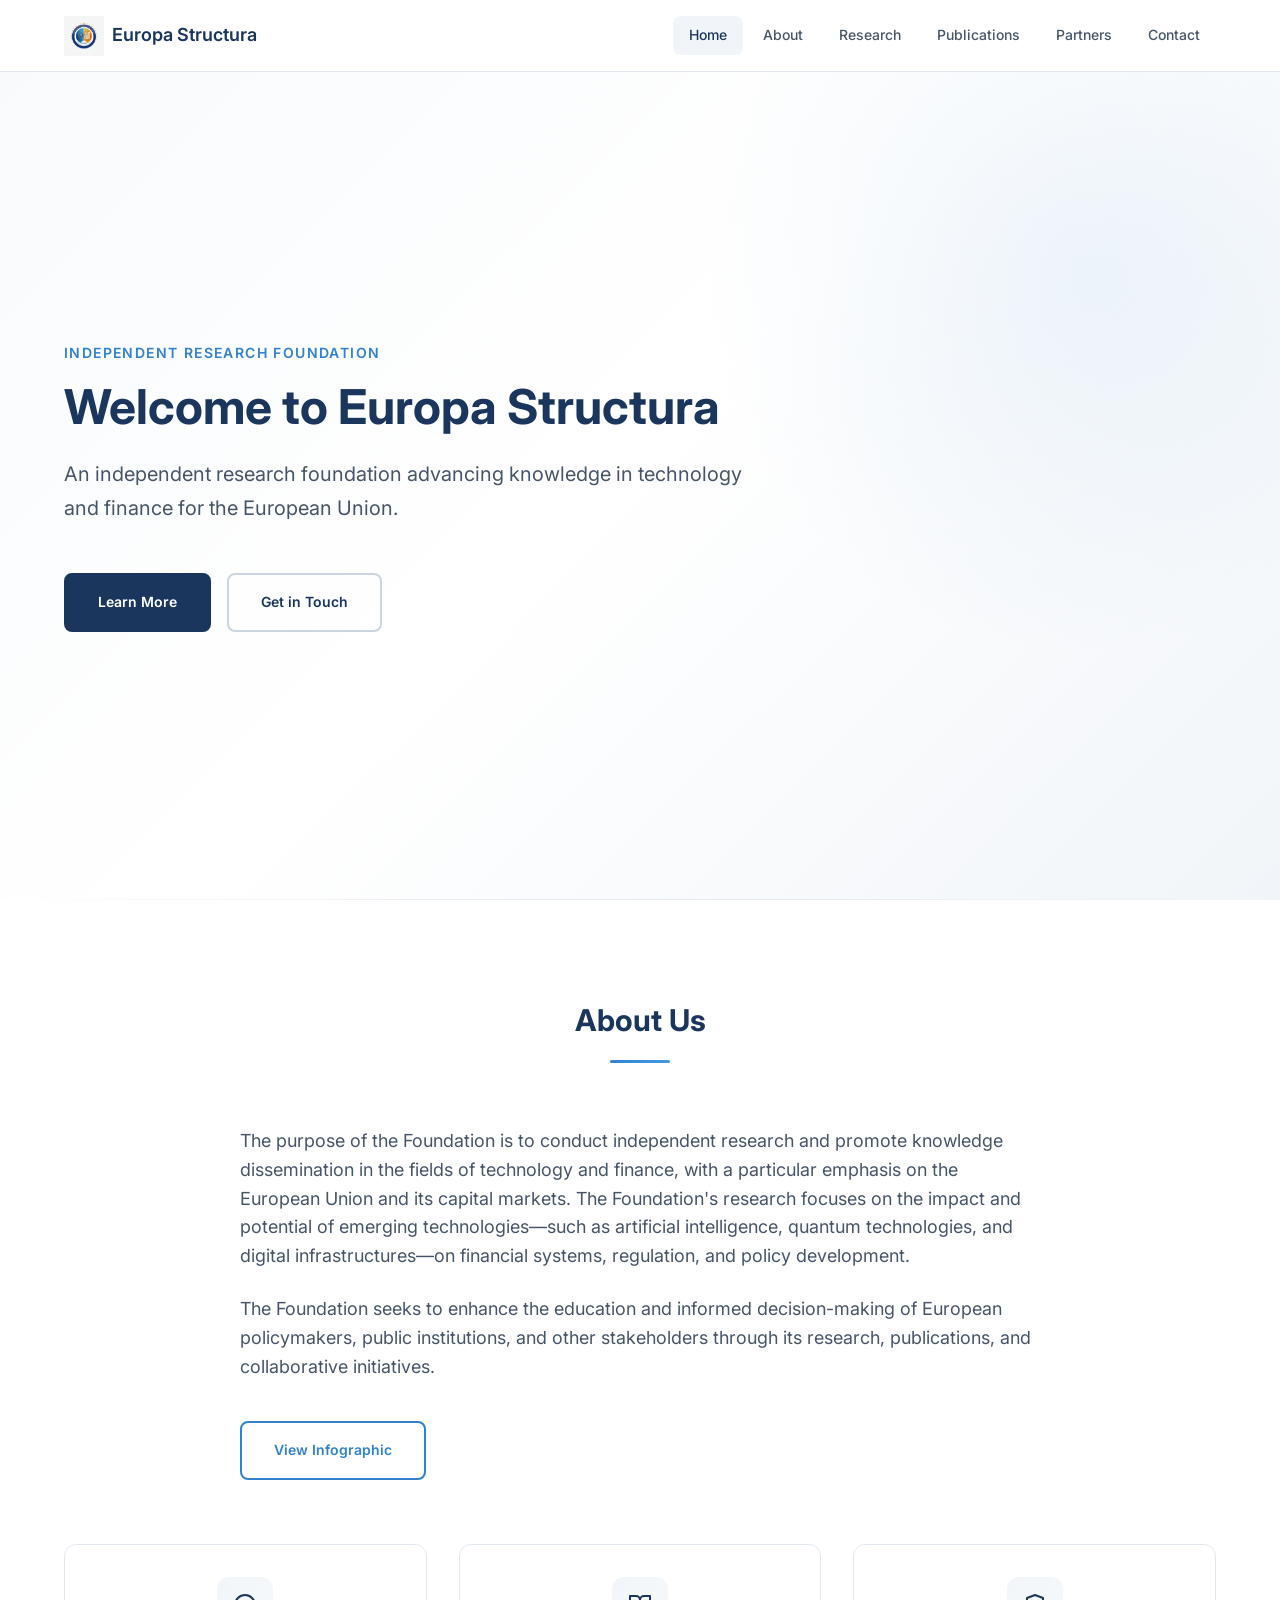
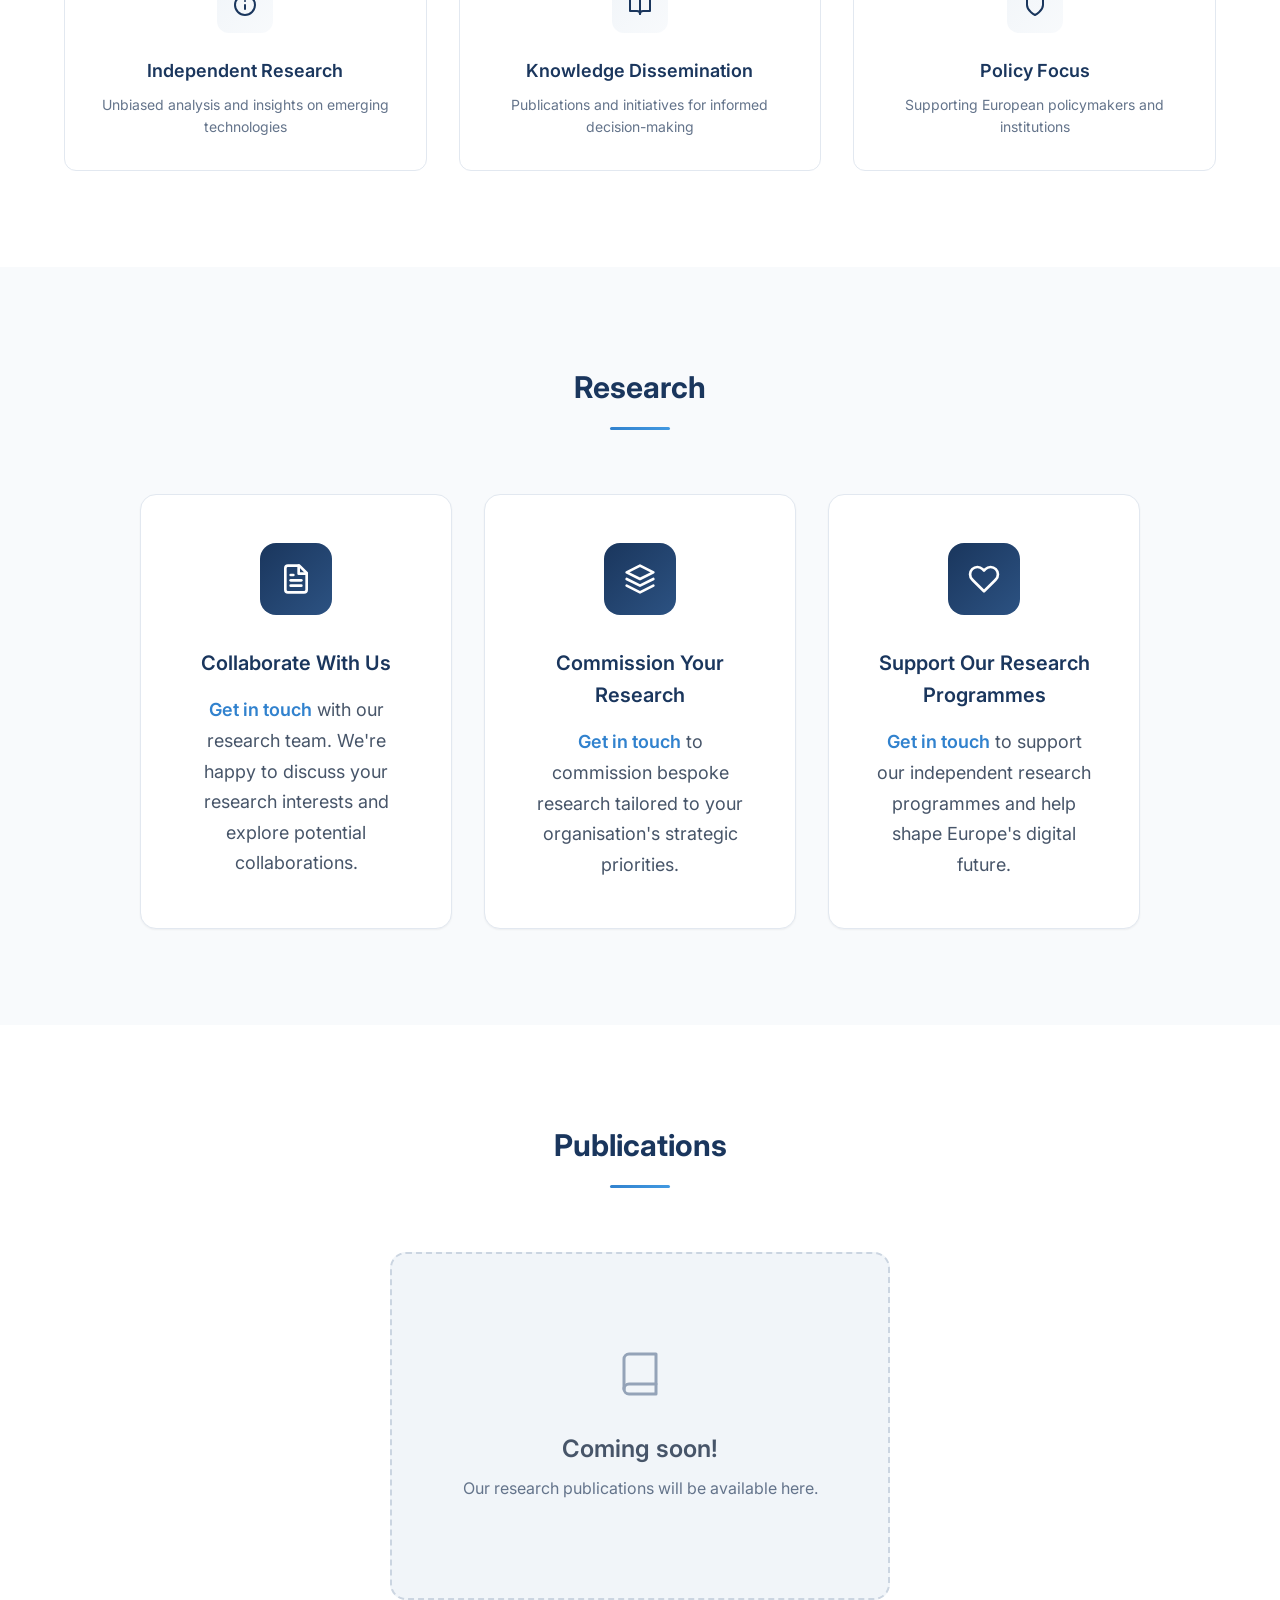
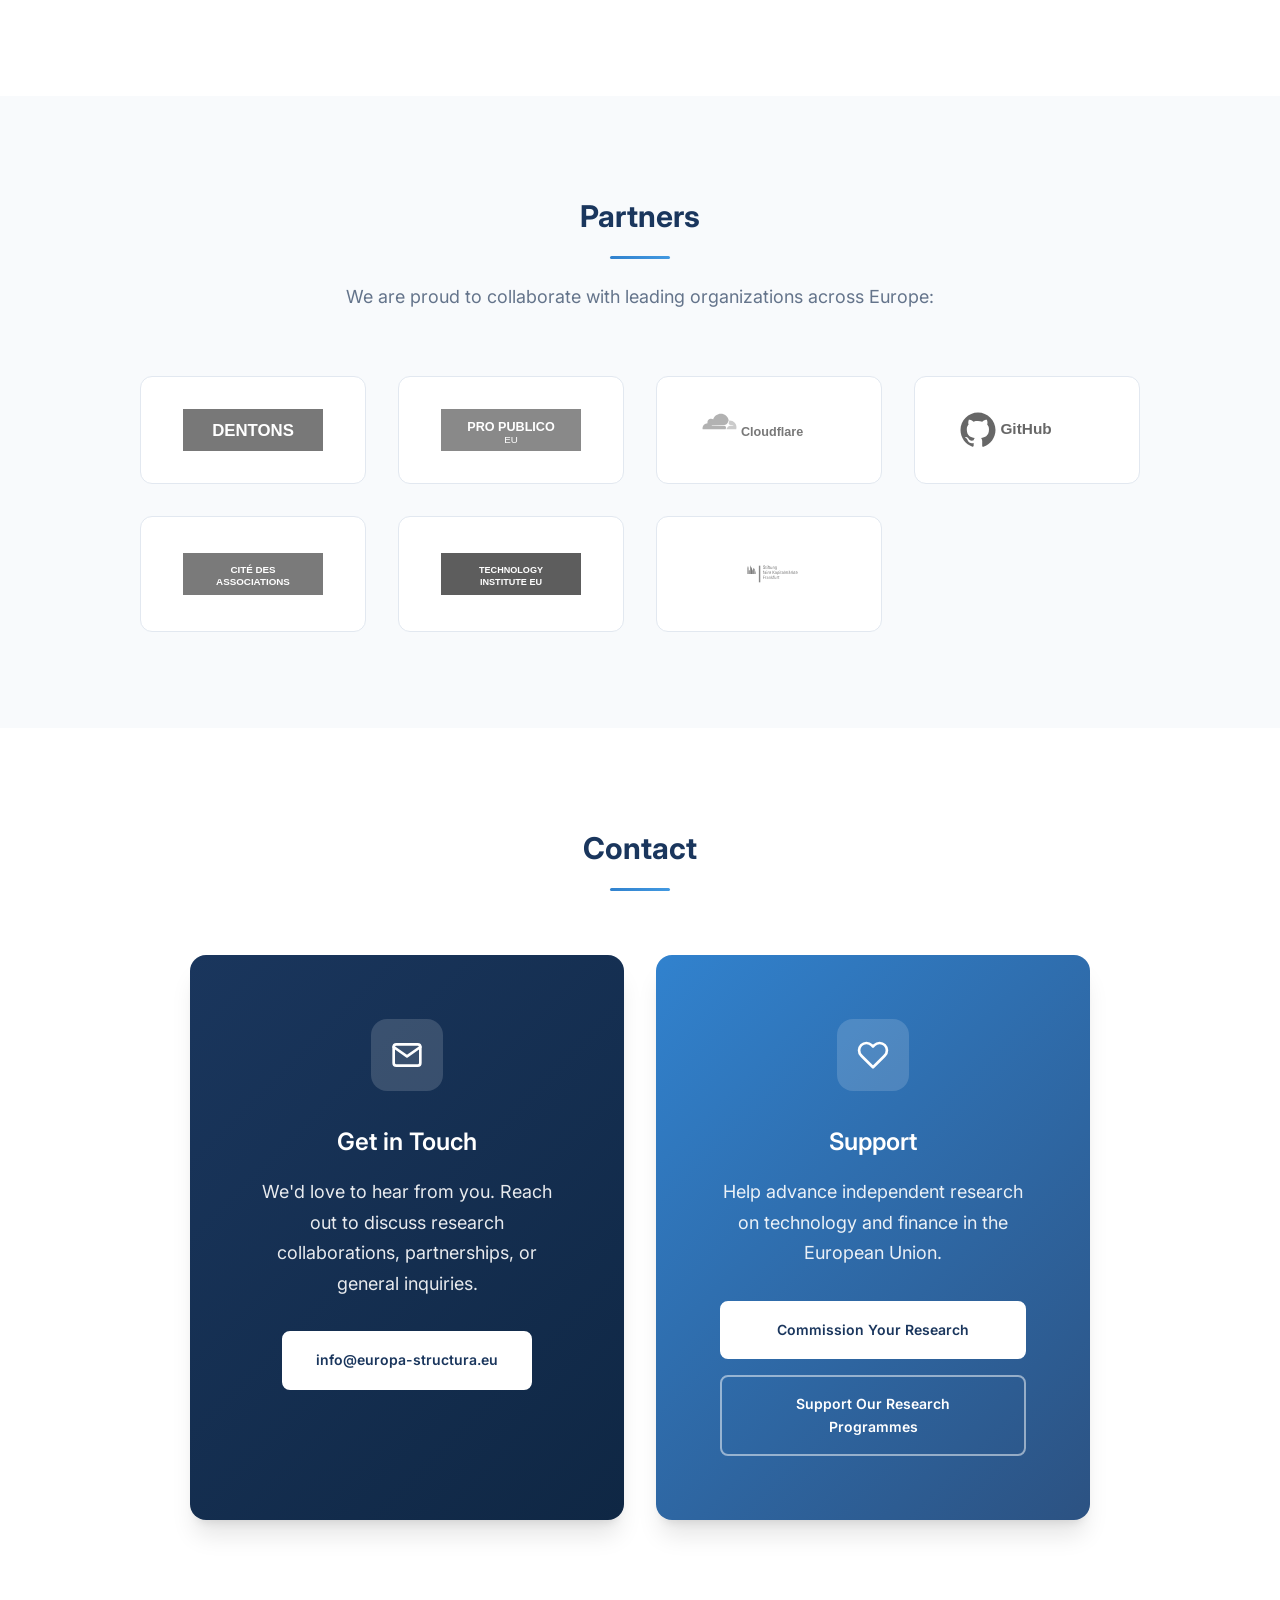
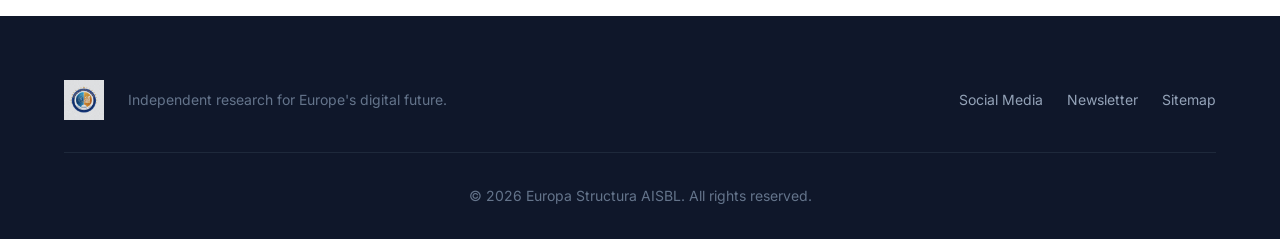
==== index.html @ a0c8b67e "update research section" ====
<!DOCTYPE html>
<html lang="en">
<head>
    <meta charset="UTF-8">
    <meta name="viewport" content="width=device-width, initial-scale=1.0">
    <meta name="description" content="Europa Structura AISBL - Independent research foundation advancing knowledge in technology and finance for the European Union.">
    <title>Europa Structura AISBL</title>
    <link rel="preconnect" href="https://fonts.googleapis.com">
    <link rel="preconnect" href="https://fonts.gstatic.com" crossorigin>
    <link href="https://fonts.googleapis.com/css2?family=Inter:wght@300;400;500;600;700&display=swap" rel="stylesheet">
    <link rel="stylesheet" href="css/style.css">
</head>
<body>
    <header class="header">
        <div class="header-inner">
            <a href="#home" class="logo">
                <img src="images/logo_transp.png" alt="Europa Structura" class="logo-img">
                <span class="logo-text">Europa Structura</span>
            </a>
            <button class="nav-toggle" aria-label="Toggle navigation" aria-expanded="false">
                <span></span>
                <span></span>
                <span></span>
            </button>
            <nav class="nav">
                <a class="nav-link" href="#home">Home</a>
                <a class="nav-link" href="#about">About</a>
                <a class="nav-link" href="#research">Research</a>
                <a class="nav-link" href="#publications">Publications</a>
                <a class="nav-link" href="#partners">Partners</a>
                <a class="nav-link" href="#contact">Contact</a>
            </nav>
        </div>
    </header>

    <main>
        <section id="home" class="section hero">
            <div class="container">
                <div class="hero-content">
                    <p class="hero-eyebrow">Independent Research Foundation</p>
                    <h1 class="hero-title">Welcome to Europa Structura</h1>
                    <p class="hero-subtitle">An independent research foundation advancing knowledge in technology and finance for the European Union.</p>
                    <div class="hero-actions">
                        <a href="#about" class="btn btn-primary">Learn More</a>
                        <a href="#contact" class="btn btn-secondary">Get in Touch</a>
                    </div>
                </div>
            </div>
            <div class="hero-bg"></div>
        </section>

        <section id="about" class="section">
            <div class="container">
                <div class="section-header">
                    <h2 class="section-title">About Us</h2>
                    <div class="section-divider"></div>
                </div>
                <div class="about-content">
                    <div class="about-text">
                        <p>The purpose of the Foundation is to conduct independent research and promote knowledge dissemination in the fields of technology and finance, with a particular emphasis on the European Union and its capital markets. The Foundation's research focuses on the impact and potential of emerging technologies—such as artificial intelligence, quantum technologies, and digital infrastructures—on financial systems, regulation, and policy development.</p>
                        <p>The Foundation seeks to enhance the education and informed decision-making of European policymakers, public institutions, and other stakeholders through its research, publications, and collaborative initiatives.</p>
                        <a href="#" id="infographic-link" class="btn btn-outline">View Infographic</a>
                    </div>
                    <div class="about-features">
                        <div class="feature-card">
                            <div class="feature-icon">
                                <svg xmlns="http://www.w3.org/2000/svg" width="24" height="24" viewBox="0 0 24 24" fill="none" stroke="currentColor" stroke-width="2" stroke-linecap="round" stroke-linejoin="round"><circle cx="12" cy="12" r="10"></circle><path d="M12 16v-4"></path><path d="M12 8h.01"></path></svg>
                            </div>
                            <h3>Independent Research</h3>
                            <p>Unbiased analysis and insights on emerging technologies</p>
                        </div>
                        <div class="feature-card">
                            <div class="feature-icon">
                                <svg xmlns="http://www.w3.org/2000/svg" width="24" height="24" viewBox="0 0 24 24" fill="none" stroke="currentColor" stroke-width="2" stroke-linecap="round" stroke-linejoin="round"><path d="M2 3h6a4 4 0 0 1 4 4v14a3 3 0 0 0-3-3H2z"></path><path d="M22 3h-6a4 4 0 0 0-4 4v14a3 3 0 0 1 3-3h7z"></path></svg>
                            </div>
                            <h3>Knowledge Dissemination</h3>
                            <p>Publications and initiatives for informed decision-making</p>
                        </div>
                        <div class="feature-card">
                            <div class="feature-icon">
                                <svg xmlns="http://www.w3.org/2000/svg" width="24" height="24" viewBox="0 0 24 24" fill="none" stroke="currentColor" stroke-width="2" stroke-linecap="round" stroke-linejoin="round"><path d="M12 22s8-4 8-10V5l-8-3-8 3v7c0 6 8 10 8 10z"></path></svg>
                            </div>
                            <h3>Policy Focus</h3>
                            <p>Supporting European policymakers and institutions</p>
                        </div>
                    </div>
                </div>
            </div>
        </section>

        <section id="research" class="section section-alt">
            <div class="container">
                <div class="section-header">
                    <h2 class="section-title">Research</h2>
                    <div class="section-divider"></div>
                </div>
                <div class="research-content">
                    <div class="research-card">
                        <div class="research-icon">
                            <svg xmlns="http://www.w3.org/2000/svg" width="32" height="32" viewBox="0 0 24 24" fill="none" stroke="currentColor" stroke-width="2" stroke-linecap="round" stroke-linejoin="round"><path d="M14.5 2H6a2 2 0 0 0-2 2v16a2 2 0 0 0 2 2h12a2 2 0 0 0 2-2V7.5L14.5 2z"></path><polyline points="14 2 14 8 20 8"></polyline><line x1="16" y1="13" x2="8" y2="13"></line><line x1="16" y1="17" x2="8" y2="17"></line><line x1="10" y1="9" x2="8" y2="9"></line></svg>
                        </div>
                        <h3>Collaborate With Us</h3>
                        <p><a href="mailto:info@europa-structura.eu">Get in touch</a> with our research team. We're happy to discuss your research interests and explore potential collaborations.</p>
                    </div>
                    <div class="research-card">
                        <div class="research-icon">
                            <svg xmlns="http://www.w3.org/2000/svg" width="32" height="32" viewBox="0 0 24 24" fill="none" stroke="currentColor" stroke-width="2" stroke-linecap="round" stroke-linejoin="round"><path d="M12 2L2 7l10 5 10-5-10-5z"></path><path d="M2 17l10 5 10-5"></path><path d="M2 12l10 5 10-5"></path></svg>
                        </div>
                        <h3>Commission Your Research</h3>
                        <p><a href="mailto:info@europa-structura.eu">Get in touch</a> to commission bespoke research tailored to your organisation's strategic priorities.</p>
                    </div>
                    <div class="research-card">
                        <div class="research-icon">
                            <svg xmlns="http://www.w3.org/2000/svg" width="32" height="32" viewBox="0 0 24 24" fill="none" stroke="currentColor" stroke-width="2" stroke-linecap="round" stroke-linejoin="round"><path d="M20.84 4.61a5.5 5.5 0 0 0-7.78 0L12 5.67l-1.06-1.06a5.5 5.5 0 0 0-7.78 7.78l1.06 1.06L12 21.23l7.78-7.78 1.06-1.06a5.5 5.5 0 0 0 0-7.78z"></path></svg>
                        </div>
                        <h3>Support Our Research Programmes</h3>
                        <p><a href="mailto:info@europa-structura.eu">Get in touch</a> to support our independent research programmes and help shape Europe's digital future.</p>
                    </div>
                </div>
            </div>
        </section>

        <section id="publications" class="section">
            <div class="container">
                <div class="section-header">
                    <h2 class="section-title">Publications</h2>
                    <div class="section-divider"></div>
                </div>
                <div class="publications-content">
                    <div class="publications-placeholder">
                        <div class="placeholder-icon">
                            <svg xmlns="http://www.w3.org/2000/svg" width="48" height="48" viewBox="0 0 24 24" fill="none" stroke="currentColor" stroke-width="1.5" stroke-linecap="round" stroke-linejoin="round"><path d="M4 19.5A2.5 2.5 0 0 1 6.5 17H20"></path><path d="M6.5 2H20v20H6.5A2.5 2.5 0 0 1 4 19.5v-15A2.5 2.5 0 0 1 6.5 2z"></path></svg>
                        </div>
                        <p class="placeholder-text">Coming soon!</p>
                        <p class="placeholder-subtext">Our research publications will be available here.</p>
                    </div>
                </div>
            </div>
        </section>

        <section id="partners" class="section section-alt">
            <div class="container">
                <div class="section-header">
                    <h2 class="section-title">Partners</h2>
                    <div class="section-divider"></div>
                    <p class="section-subtitle">We are proud to collaborate with leading organizations across Europe:</p>
                </div>
                <div class="partners-grid">
                    <a href="https://www.dentons.com" target="_blank" rel="noopener noreferrer" class="partner-card">
                        <img src="images/partners/dentons.svg" alt="Dentons Law Firm">
                    </a>
                    <a href="https://pro-publico.eu" target="_blank" rel="noopener noreferrer" class="partner-card">
                        <img src="images/partners/propublico.svg" alt="Pro Publico EU">
                    </a>
                    <a href="https://www.cloudflare.com" target="_blank" rel="noopener noreferrer" class="partner-card">
                        <img src="images/partners/cloudflare.svg" alt="Cloudflare">
                    </a>
                    <a href="https://github.com" target="_blank" rel="noopener noreferrer" class="partner-card">
                        <img src="images/partners/github.svg" alt="GitHub">
                    </a>
                    <a href="https://www.citedesassociations.be" target="_blank" rel="noopener noreferrer" class="partner-card">
                        <img src="images/partners/citedesassociations.svg" alt="Cité des Associations">
                    </a>
                    <a href="https://technology-institute.eu" target="_blank" rel="noopener noreferrer" class="partner-card">
                        <img src="images/partners/technology-institute.svg" alt="Technology Institute EU">
                    </a>
                    <a href="https://www.stiftungfairekapitalmaerkte.de/" target="_blank" rel="noopener noreferrer" class="partner-card">
                        <img src="images/partners/stiftungfairekapitalmaerkte.svg" alt="Stiftung Faire Kapitalmärkte">
                    </a>
                </div>
            </div>
        </section>

        <section id="contact" class="section">
            <div class="container">
                <div class="section-header">
                    <h2 class="section-title">Contact</h2>
                    <div class="section-divider"></div>
                </div>
                <div class="contact-grid">
                    <div class="contact-card">
                        <div class="contact-icon">
                            <svg xmlns="http://www.w3.org/2000/svg" width="32" height="32" viewBox="0 0 24 24" fill="none" stroke="currentColor" stroke-width="2" stroke-linecap="round" stroke-linejoin="round"><path d="M4 4h16c1.1 0 2 .9 2 2v12c0 1.1-.9 2-2 2H4c-1.1 0-2-.9-2-2V6c0-1.1.9-2 2-2z"></path><polyline points="22,6 12,13 2,6"></polyline></svg>
                        </div>
                        <h3>Get in Touch</h3>
                        <p>We'd love to hear from you. Reach out to discuss research collaborations, partnerships, or general inquiries.</p>
                        <a href="mailto:info@europa-structura.eu" class="btn btn-primary">info@europa-structura.eu</a>
                    </div>
                    <div class="contact-card contact-card-alt">
                        <div class="contact-icon">
                            <svg xmlns="http://www.w3.org/2000/svg" width="32" height="32" viewBox="0 0 24 24" fill="none" stroke="currentColor" stroke-width="2" stroke-linecap="round" stroke-linejoin="round"><path d="M20.84 4.61a5.5 5.5 0 0 0-7.78 0L12 5.67l-1.06-1.06a5.5 5.5 0 0 0-7.78 7.78l1.06 1.06L12 21.23l7.78-7.78 1.06-1.06a5.5 5.5 0 0 0 0-7.78z"></path></svg>
                        </div>
                        <h3>Support</h3>
                        <p>Help advance independent research on technology and finance in the European Union.</p>
                        <div class="contact-actions">
                            <a href="mailto:info@europa-structura.eu" class="btn btn-primary">Commission Your Research</a>
                            <a href="mailto:info@europa-structura.eu" class="btn btn-secondary">Support Our Research Programmes</a>
                        </div>
                    </div>
                </div>
            </div>
        </section>
    </main>

    <footer class="footer">
        <div class="container">
            <div class="footer-content">
                <div class="footer-brand">
                    <img src="images/logo_transp.png" alt="Europa Structura" class="footer-logo">
                    <p class="footer-tagline">Independent research for Europe's digital future.</p>
                </div>
                <div class="footer-links">
                    <a href="#">Social Media</a>
                    <a href="#">Newsletter</a>
                    <a href="#">Sitemap</a>
                </div>
            </div>
            <div class="footer-bottom">
                <p>&copy; 2026 Europa Structura AISBL. All rights reserved.</p>
            </div>
        </div>
    </footer>

    <div id="infographic-modal" class="modal">
        <div class="modal-overlay"></div>
        <div class="modal-container">
            <button class="modal-close" aria-label="Close modal">
                <svg xmlns="http://www.w3.org/2000/svg" width="24" height="24" viewBox="0 0 24 24" fill="none" stroke="currentColor" stroke-width="2" stroke-linecap="round" stroke-linejoin="round"><line x1="18" y1="6" x2="6" y2="18"></line><line x1="6" y1="6" x2="18" y2="18"></line></svg>
            </button>
            <img src="images/infographic.png" alt="Europa Structura Infographic">
        </div>
    </div>

    <script src="js/script.js"></script>
</body>
</html>
---- css/style.css ----
/* ============================================
   Europa Structura - Modern Design System
   ============================================ */

/* CSS Custom Properties */
:root {
    /* Colors - Professional & Trustworthy */
    --color-primary: #1a365d;
    --color-primary-light: #2c5282;
    --color-primary-dark: #0f2744;
    --color-accent: #3182ce;
    --color-accent-light: #4299e1;
    
    /* Neutrals */
    --color-white: #ffffff;
    --color-gray-50: #f8fafc;
    --color-gray-100: #f1f5f9;
    --color-gray-200: #e2e8f0;
    --color-gray-300: #cbd5e1;
    --color-gray-400: #94a3b8;
    --color-gray-500: #64748b;
    --color-gray-600: #475569;
    --color-gray-700: #334155;
    --color-gray-800: #1e293b;
    --color-gray-900: #0f172a;
    
    /* Typography */
    --font-family: 'Inter', -apple-system, BlinkMacSystemFont, 'Segoe UI', Roboto, sans-serif;
    --font-size-xs: 0.75rem;
    --font-size-sm: 0.875rem;
    --font-size-base: 1rem;
    --font-size-lg: 1.125rem;
    --font-size-xl: 1.25rem;
    --font-size-2xl: 1.5rem;
    --font-size-3xl: 1.875rem;
    --font-size-4xl: 2.25rem;
    --font-size-5xl: 3rem;
    
    /* Spacing */
    --spacing-xs: 0.25rem;
    --spacing-sm: 0.5rem;
    --spacing-md: 1rem;
    --spacing-lg: 1.5rem;
    --spacing-xl: 2rem;
    --spacing-2xl: 3rem;
    --spacing-3xl: 4rem;
    --spacing-4xl: 6rem;
    
    /* Layout */
    --container-max: 1200px;
    --header-height: 72px;
    
    /* Effects */
    --shadow-sm: 0 1px 2px 0 rgb(0 0 0 / 0.05);
    --shadow-md: 0 4px 6px -1px rgb(0 0 0 / 0.1), 0 2px 4px -2px rgb(0 0 0 / 0.1);
    --shadow-lg: 0 10px 15px -3px rgb(0 0 0 / 0.1), 0 4px 6px -4px rgb(0 0 0 / 0.1);
    --shadow-xl: 0 20px 25px -5px rgb(0 0 0 / 0.1), 0 8px 10px -6px rgb(0 0 0 / 0.1);
    
    --radius-sm: 0.375rem;
    --radius-md: 0.5rem;
    --radius-lg: 0.75rem;
    --radius-xl: 1rem;
    
    --transition-fast: 150ms ease;
    --transition-base: 200ms ease;
    --transition-slow: 300ms ease;
}

/* Reset & Base */
*, *::before, *::after {
    box-sizing: border-box;
    margin: 0;
    padding: 0;
}

html {
    scroll-behavior: smooth;
    -webkit-font-smoothing: antialiased;
    -moz-osx-font-smoothing: grayscale;
}

body {
    font-family: var(--font-family);
    font-size: var(--font-size-base);
    line-height: 1.6;
    color: var(--color-gray-700);
    background-color: var(--color-white);
}

img {
    max-width: 100%;
    height: auto;
    display: block;
}

a {
    color: var(--color-accent);
    text-decoration: none;
    transition: color var(--transition-fast);
}

a:hover {
    color: var(--color-accent-light);
}

/* Container */
.container {
    width: 100%;
    max-width: var(--container-max);
    margin: 0 auto;
    padding: 0 var(--spacing-lg);
}

/* ============================================
   Header & Navigation
   ============================================ */

.header {
    position: fixed;
    top: 0;
    left: 0;
    right: 0;
    height: var(--header-height);
    background: rgba(255, 255, 255, 0.95);
    backdrop-filter: blur(10px);
    border-bottom: 1px solid var(--color-gray-200);
    z-index: 1000;
    transition: box-shadow var(--transition-base);
}

.header.scrolled {
    box-shadow: var(--shadow-md);
}

.header-inner {
    max-width: var(--container-max);
    margin: 0 auto;
    padding: 0 var(--spacing-lg);
    height: 100%;
    display: flex;
    align-items: center;
    justify-content: space-between;
}

.logo {
    display: flex;
    align-items: center;
    gap: var(--spacing-sm);
    color: var(--color-primary);
    font-weight: 600;
    font-size: var(--font-size-lg);
}

.logo:hover {
    color: var(--color-primary);
}

.logo-img {
    height: 40px;
    width: auto;
}

.logo-text {
    display: none;
}

@media (min-width: 640px) {
    .logo-text {
        display: inline;
    }
}

.nav {
    display: flex;
    align-items: center;
    gap: var(--spacing-xs);
}

.nav-link {
    padding: var(--spacing-sm) var(--spacing-md);
    color: var(--color-gray-600);
    font-size: var(--font-size-sm);
    font-weight: 500;
    border-radius: var(--radius-md);
    transition: all var(--transition-fast);
}

.nav-link:hover {
    color: var(--color-primary);
    background: var(--color-gray-100);
}

.nav-link.active {
    color: var(--color-primary);
    background: var(--color-gray-100);
}

/* Mobile Nav Toggle */
.nav-toggle {
    display: none;
    flex-direction: column;
    justify-content: center;
    gap: 5px;
    width: 32px;
    height: 32px;
    background: none;
    border: none;
    cursor: pointer;
    padding: 4px;
}

.nav-toggle span {
    display: block;
    width: 100%;
    height: 2px;
    background: var(--color-gray-700);
    border-radius: 2px;
    transition: all var(--transition-base);
}

.nav-toggle.active span:nth-child(1) {
    transform: translateY(7px) rotate(45deg);
}

.nav-toggle.active span:nth-child(2) {
    opacity: 0;
}

.nav-toggle.active span:nth-child(3) {
    transform: translateY(-7px) rotate(-45deg);
}

@media (max-width: 768px) {
    .nav-toggle {
        display: flex;
    }
    
    .nav {
        position: absolute;
        top: var(--header-height);
        left: 0;
        right: 0;
        flex-direction: column;
        background: var(--color-white);
        border-bottom: 1px solid var(--color-gray-200);
        padding: var(--spacing-md);
        gap: var(--spacing-xs);
        opacity: 0;
        visibility: hidden;
        transform: translateY(-10px);
        transition: all var(--transition-base);
        box-shadow: var(--shadow-lg);
    }
    
    .nav.active {
        opacity: 1;
        visibility: visible;
        transform: translateY(0);
    }
    
    .nav-link {
        width: 100%;
        text-align: center;
        padding: var(--spacing-md);
    }
}

/* ============================================
   Sections
   ============================================ */

.section {
    padding: var(--spacing-4xl) 0;
}

.section-alt {
    background: var(--color-gray-50);
}

.section-header {
    text-align: center;
    margin-bottom: var(--spacing-3xl);
}

.section-title {
    font-size: var(--font-size-3xl);
    font-weight: 700;
    color: var(--color-primary);
    margin-bottom: var(--spacing-md);
}

.section-divider {
    width: 60px;
    height: 3px;
    background: linear-gradient(90deg, var(--color-accent), var(--color-accent-light));
    margin: 0 auto var(--spacing-lg);
    border-radius: var(--radius-sm);
}

.section-subtitle {
    font-size: var(--font-size-lg);
    color: var(--color-gray-500);
    max-width: 600px;
    margin: 0 auto;
}

/* ============================================
   Hero Section
   ============================================ */

.hero {
    min-height: 100vh;
    display: flex;
    align-items: center;
    position: relative;
    padding-top: calc(var(--header-height) + var(--spacing-4xl));
    overflow: hidden;
}

.hero-bg {
    position: absolute;
    inset: 0;
    background: linear-gradient(135deg, var(--color-gray-50) 0%, var(--color-white) 50%, var(--color-gray-100) 100%);
    z-index: -2;
}

.hero-bg::before {
    content: '';
    position: absolute;
    top: 0;
    right: 0;
    width: 50%;
    height: 100%;
    background: radial-gradient(circle at 70% 30%, rgba(49, 130, 206, 0.08) 0%, transparent 50%);
}

.hero-bg::after {
    content: '';
    position: absolute;
    bottom: 0;
    left: 0;
    width: 100%;
    height: 1px;
    background: linear-gradient(90deg, transparent, var(--color-gray-200), transparent);
}

.hero-content {
    max-width: 700px;
}

.hero-eyebrow {
    display: inline-block;
    font-size: var(--font-size-sm);
    font-weight: 600;
    color: var(--color-accent);
    text-transform: uppercase;
    letter-spacing: 0.1em;
    margin-bottom: var(--spacing-md);
}

.hero-title {
    font-size: var(--font-size-5xl);
    font-weight: 700;
    color: var(--color-primary);
    line-height: 1.1;
    margin-bottom: var(--spacing-lg);
}

.hero-subtitle {
    font-size: var(--font-size-xl);
    color: var(--color-gray-600);
    margin-bottom: var(--spacing-2xl);
    line-height: 1.7;
}

.hero-actions {
    display: flex;
    flex-wrap: wrap;
    gap: var(--spacing-md);
}

@media (max-width: 640px) {
    .hero {
        min-height: auto;
        padding: calc(var(--header-height) + var(--spacing-3xl)) 0 var(--spacing-3xl);
    }
    
    .hero-title {
        font-size: var(--font-size-3xl);
    }
    
    .hero-subtitle {
        font-size: var(--font-size-lg);
    }
}

/* ============================================
   Buttons
   ============================================ */

.btn {
    display: inline-flex;
    align-items: center;
    justify-content: center;
    padding: var(--spacing-md) var(--spacing-xl);
    font-family: inherit;
    font-size: var(--font-size-sm);
    font-weight: 600;
    border-radius: var(--radius-md);
    border: 2px solid transparent;
    cursor: pointer;
    transition: all var(--transition-base);
    text-decoration: none;
}

.btn-primary {
    background: var(--color-primary);
    color: var(--color-white);
    border-color: var(--color-primary);
}

.btn-primary:hover {
    background: var(--color-primary-light);
    border-color: var(--color-primary-light);
    color: var(--color-white);
    transform: translateY(-2px);
    box-shadow: var(--shadow-md);
}

.btn-secondary {
    background: transparent;
    color: var(--color-primary);
    border-color: var(--color-gray-300);
}

.btn-secondary:hover {
    background: var(--color-gray-100);
    border-color: var(--color-gray-400);
    color: var(--color-primary);
}

.btn-outline {
    background: transparent;
    color: var(--color-accent);
    border-color: var(--color-accent);
}

.btn-outline:hover {
    background: var(--color-accent);
    color: var(--color-white);
}

/* ============================================
   About Section
   ============================================ */

.about-content {
    display: grid;
    gap: var(--spacing-3xl);
}

.about-text {
    max-width: 800px;
    margin: 0 auto;
}

.about-text p {
    margin-bottom: var(--spacing-lg);
    font-size: var(--font-size-lg);
    color: var(--color-gray-600);
}

.about-text .btn {
    margin-top: var(--spacing-md);
}

.about-features {
    display: grid;
    grid-template-columns: repeat(auto-fit, minmax(280px, 1fr));
    gap: var(--spacing-xl);
}

.feature-card {
    background: var(--color-white);
    padding: var(--spacing-xl);
    border-radius: var(--radius-lg);
    border: 1px solid var(--color-gray-200);
    text-align: center;
    transition: all var(--transition-base);
}

.feature-card:hover {
    transform: translateY(-4px);
    box-shadow: var(--shadow-lg);
    border-color: var(--color-gray-300);
}

.feature-icon {
    display: inline-flex;
    align-items: center;
    justify-content: center;
    width: 56px;
    height: 56px;
    background: linear-gradient(135deg, var(--color-gray-100), var(--color-gray-50));
    border-radius: var(--radius-lg);
    color: var(--color-primary);
    margin-bottom: var(--spacing-lg);
}

.feature-card h3 {
    font-size: var(--font-size-lg);
    font-weight: 600;
    color: var(--color-primary);
    margin-bottom: var(--spacing-sm);
}

.feature-card p {
    font-size: var(--font-size-sm);
    color: var(--color-gray-500);
}

/* ============================================
   Research Section
   ============================================ */

.research-content {
    display: grid;
    grid-template-columns: repeat(auto-fit, minmax(300px, 1fr));
    gap: var(--spacing-xl);
    max-width: 1000px;
    margin: 0 auto;
}

.research-card {
    background: var(--color-white);
    padding: var(--spacing-2xl);
    border-radius: var(--radius-xl);
    border: 1px solid var(--color-gray-200);
    text-align: center;
    box-shadow: var(--shadow-sm);
    transition: all var(--transition-base);
}

.research-card:hover {
    transform: translateY(-4px);
    box-shadow: var(--shadow-lg);
    border-color: var(--color-gray-300);
}

.research-icon {
    display: inline-flex;
    align-items: center;
    justify-content: center;
    width: 72px;
    height: 72px;
    background: linear-gradient(135deg, var(--color-primary), var(--color-primary-light));
    border-radius: var(--radius-xl);
    color: var(--color-white);
    margin-bottom: var(--spacing-xl);
}

.research-card h3 {
    font-size: var(--font-size-xl);
    font-weight: 600;
    color: var(--color-primary);
    margin-bottom: var(--spacing-md);
}

.research-card p {
    font-size: var(--font-size-lg);
    color: var(--color-gray-600);
    line-height: 1.7;
}

.research-card p a {
    font-weight: 600;
}

/* ============================================
   Publications Section
   ============================================ */

.publications-content {
    display: flex;
    justify-content: center;
}

.publications-placeholder {
    text-align: center;
    padding: var(--spacing-4xl) var(--spacing-xl);
    background: var(--color-gray-100);
    border-radius: var(--radius-xl);
    border: 2px dashed var(--color-gray-300);
    max-width: 500px;
    width: 100%;
}

.placeholder-icon {
    color: var(--color-gray-400);
    margin-bottom: var(--spacing-lg);
}

.placeholder-text {
    font-size: var(--font-size-2xl);
    font-weight: 600;
    color: var(--color-gray-600);
    margin-bottom: var(--spacing-sm);
}

.placeholder-subtext {
    font-size: var(--font-size-base);
    color: var(--color-gray-500);
}

/* ============================================
   Partners Section
   ============================================ */

.partners-grid {
    display: grid;
    grid-template-columns: repeat(auto-fit, minmax(180px, 1fr));
    gap: var(--spacing-xl);
    max-width: 1000px;
    margin: 0 auto;
}

.partner-card {
    display: flex;
    align-items: center;
    justify-content: center;
    padding: var(--spacing-xl);
    background: var(--color-white);
    border-radius: var(--radius-lg);
    border: 1px solid var(--color-gray-200);
    transition: all var(--transition-base);
    min-height: 100px;
}

.partner-card:hover {
    transform: translateY(-4px);
    box-shadow: var(--shadow-lg);
    border-color: var(--color-gray-300);
}

.partner-card img {
    max-height: 50px;
    max-width: 140px;
    width: auto;
    height: auto;
    object-fit: contain;
    filter: grayscale(100%);
    opacity: 0.7;
    transition: all var(--transition-base);
}

.partner-card:hover img {
    filter: grayscale(0%);
    opacity: 1;
}

@media (max-width: 640px) {
    .partners-grid {
        grid-template-columns: repeat(2, 1fr);
        gap: var(--spacing-md);
    }
    
    .partner-card {
        padding: var(--spacing-lg);
    }
}

/* ============================================
   Contact Section
   ============================================ */

.contact-grid {
    display: grid;
    grid-template-columns: repeat(auto-fit, minmax(320px, 1fr));
    gap: var(--spacing-xl);
    max-width: 900px;
    margin: 0 auto;
}

.contact-card {
    background: linear-gradient(135deg, var(--color-primary), var(--color-primary-dark));
    padding: var(--spacing-3xl);
    border-radius: var(--radius-xl);
    text-align: center;
    color: var(--color-white);
    box-shadow: var(--shadow-xl);
}

.contact-card-alt {
    background: linear-gradient(135deg, var(--color-accent), var(--color-primary-light));
}

.contact-icon {
    display: inline-flex;
    align-items: center;
    justify-content: center;
    width: 72px;
    height: 72px;
    background: rgba(255, 255, 255, 0.15);
    border-radius: var(--radius-xl);
    color: var(--color-white);
    margin-bottom: var(--spacing-xl);
}

.contact-card h3 {
    font-size: var(--font-size-2xl);
    font-weight: 600;
    margin-bottom: var(--spacing-md);
}

.contact-card p {
    font-size: var(--font-size-lg);
    opacity: 0.9;
    margin-bottom: var(--spacing-xl);
    line-height: 1.7;
}

.contact-actions {
    display: flex;
    flex-direction: column;
    gap: var(--spacing-md);
}

.contact-card .btn-primary {
    background: var(--color-white);
    color: var(--color-primary);
    border-color: var(--color-white);
}

.contact-card .btn-primary:hover {
    background: var(--color-gray-100);
    border-color: var(--color-gray-100);
    color: var(--color-primary);
}

.contact-card .btn-secondary {
    background: transparent;
    color: var(--color-white);
    border-color: rgba(255, 255, 255, 0.5);
}

.contact-card .btn-secondary:hover {
    background: rgba(255, 255, 255, 0.15);
    border-color: var(--color-white);
    color: var(--color-white);
}

@media (max-width: 700px) {
    .contact-grid {
        grid-template-columns: 1fr;
    }
}

/* ============================================
   Footer
   ============================================ */

.footer {
    background: var(--color-gray-900);
    color: var(--color-gray-400);
    padding: var(--spacing-3xl) 0 var(--spacing-xl);
}

.footer-content {
    display: flex;
    flex-wrap: wrap;
    justify-content: space-between;
    align-items: center;
    gap: var(--spacing-xl);
    padding-bottom: var(--spacing-xl);
    border-bottom: 1px solid var(--color-gray-800);
}

.footer-brand {
    display: flex;
    align-items: center;
    gap: var(--spacing-lg);
}

.footer-logo {
    height: 40px;
    width: auto;
    opacity: 0.9;
}

.footer-tagline {
    font-size: var(--font-size-sm);
    color: var(--color-gray-500);
}

.footer-links {
    display: flex;
    flex-wrap: wrap;
    gap: var(--spacing-lg);
}

.footer-links a {
    color: var(--color-gray-400);
    font-size: var(--font-size-sm);
    transition: color var(--transition-fast);
}

.footer-links a:hover {
    color: var(--color-white);
}

.footer-bottom {
    padding-top: var(--spacing-xl);
    text-align: center;
}

.footer-bottom p {
    font-size: var(--font-size-sm);
    color: var(--color-gray-500);
}

@media (max-width: 640px) {
    .footer-content {
        flex-direction: column;
        text-align: center;
    }
    
    .footer-brand {
        flex-direction: column;
    }
}

/* ============================================
   Modal
   ============================================ */

.modal {
    position: fixed;
    inset: 0;
    z-index: 2000;
    display: flex;
    align-items: center;
    justify-content: center;
    opacity: 0;
    visibility: hidden;
    transition: all var(--transition-base);
}

.modal.active {
    opacity: 1;
    visibility: visible;
}

.modal-overlay {
    position: absolute;
    inset: 0;
    background: rgba(0, 0, 0, 0.8);
    backdrop-filter: blur(4px);
}

.modal-container {
    position: relative;
    max-width: 90vw;
    max-height: 90vh;
    background: var(--color-white);
    border-radius: var(--radius-lg);
    overflow: hidden;
    transform: scale(0.95);
    transition: transform var(--transition-base);
    box-shadow: var(--shadow-xl);
}

.modal.active .modal-container {
    transform: scale(1);
}

.modal-container img {
    display: block;
    max-width: 100%;
    max-height: 85vh;
    object-fit: contain;
}

.modal-close {
    position: absolute;
    top: var(--spacing-md);
    right: var(--spacing-md);
    width: 40px;
    height: 40px;
    display: flex;
    align-items: center;
    justify-content: center;
    background: var(--color-white);
    border: none;
    border-radius: 50%;
    cursor: pointer;
    color: var(--color-gray-600);
    box-shadow: var(--shadow-md);
    transition: all var(--transition-fast);
}

.modal-close:hover {
    background: var(--color-gray-100);
    color: var(--color-gray-900);
}

/* ============================================
   Animations
   ============================================ */

@keyframes fadeInUp {
    from {
        opacity: 0;
        transform: translateY(20px);
    }
    to {
        opacity: 1;
        transform: translateY(0);
    }
}

.hero-content > * {
    animation: fadeInUp 0.6s ease forwards;
    opacity: 0;
}

.hero-eyebrow { animation-delay: 0.1s; }
.hero-title { animation-delay: 0.2s; }
.hero-subtitle { animation-delay: 0.3s; }
.hero-actions { animation-delay: 0.4s; }

/* Scroll animations */
.section:not(.hero) .section-header,
.section:not(.hero) .about-text,
.section:not(.hero) .feature-card,
.section:not(.hero) .research-card,
.section:not(.hero) .publications-placeholder,
.section:not(.hero) .partner-card,
.section:not(.hero) .contact-card {
    opacity: 0;
    transform: translateY(20px);
    transition: all 0.6s ease;
}

.section:not(.hero) .section-header.visible,
.section:not(.hero) .about-text.visible,
.section:not(.hero) .feature-card.visible,
.section:not(.hero) .research-card.visible,
.section:not(.hero) .publications-placeholder.visible,
.section:not(.hero) .partner-card.visible,
.section:not(.hero) .contact-card.visible {
    opacity: 1;
    transform: translateY(0);
}

/* Staggered animation for feature cards */
.feature-card:nth-child(1) { transition-delay: 0.1s; }
.feature-card:nth-child(2) { transition-delay: 0.2s; }
.feature-card:nth-child(3) { transition-delay: 0.3s; }

/* Staggered animation for partner cards */
.partner-card:nth-child(1) { transition-delay: 0.05s; }
.partner-card:nth-child(2) { transition-delay: 0.1s; }
.partner-card:nth-child(3) { transition-delay: 0.15s; }
.partner-card:nth-child(4) { transition-delay: 0.2s; }
.partner-card:nth-child(5) { transition-delay: 0.25s; }
.partner-card:nth-child(6) { transition-delay: 0.3s; }
.partner-card:nth-child(7) { transition-delay: 0.35s; }

/* Staggered animation for research cards */
.research-card:nth-child(1) { transition-delay: 0.1s; }
.research-card:nth-child(2) { transition-delay: 0.2s; }
.research-card:nth-child(3) { transition-delay: 0.3s; }

/* Staggered animation for contact cards */
.contact-card:nth-child(1) { transition-delay: 0.1s; }
.contact-card:nth-child(2) { transition-delay: 0.2s; }

/* ============================================
   Print Styles
   ============================================ */

@media print {
    .header,
    .hero-actions,
    .modal {
        display: none;
    }
    
    .hero {
        min-height: auto;
        padding-top: 0;
    }
    
    .section {
        padding: var(--spacing-xl) 0;
    }
}
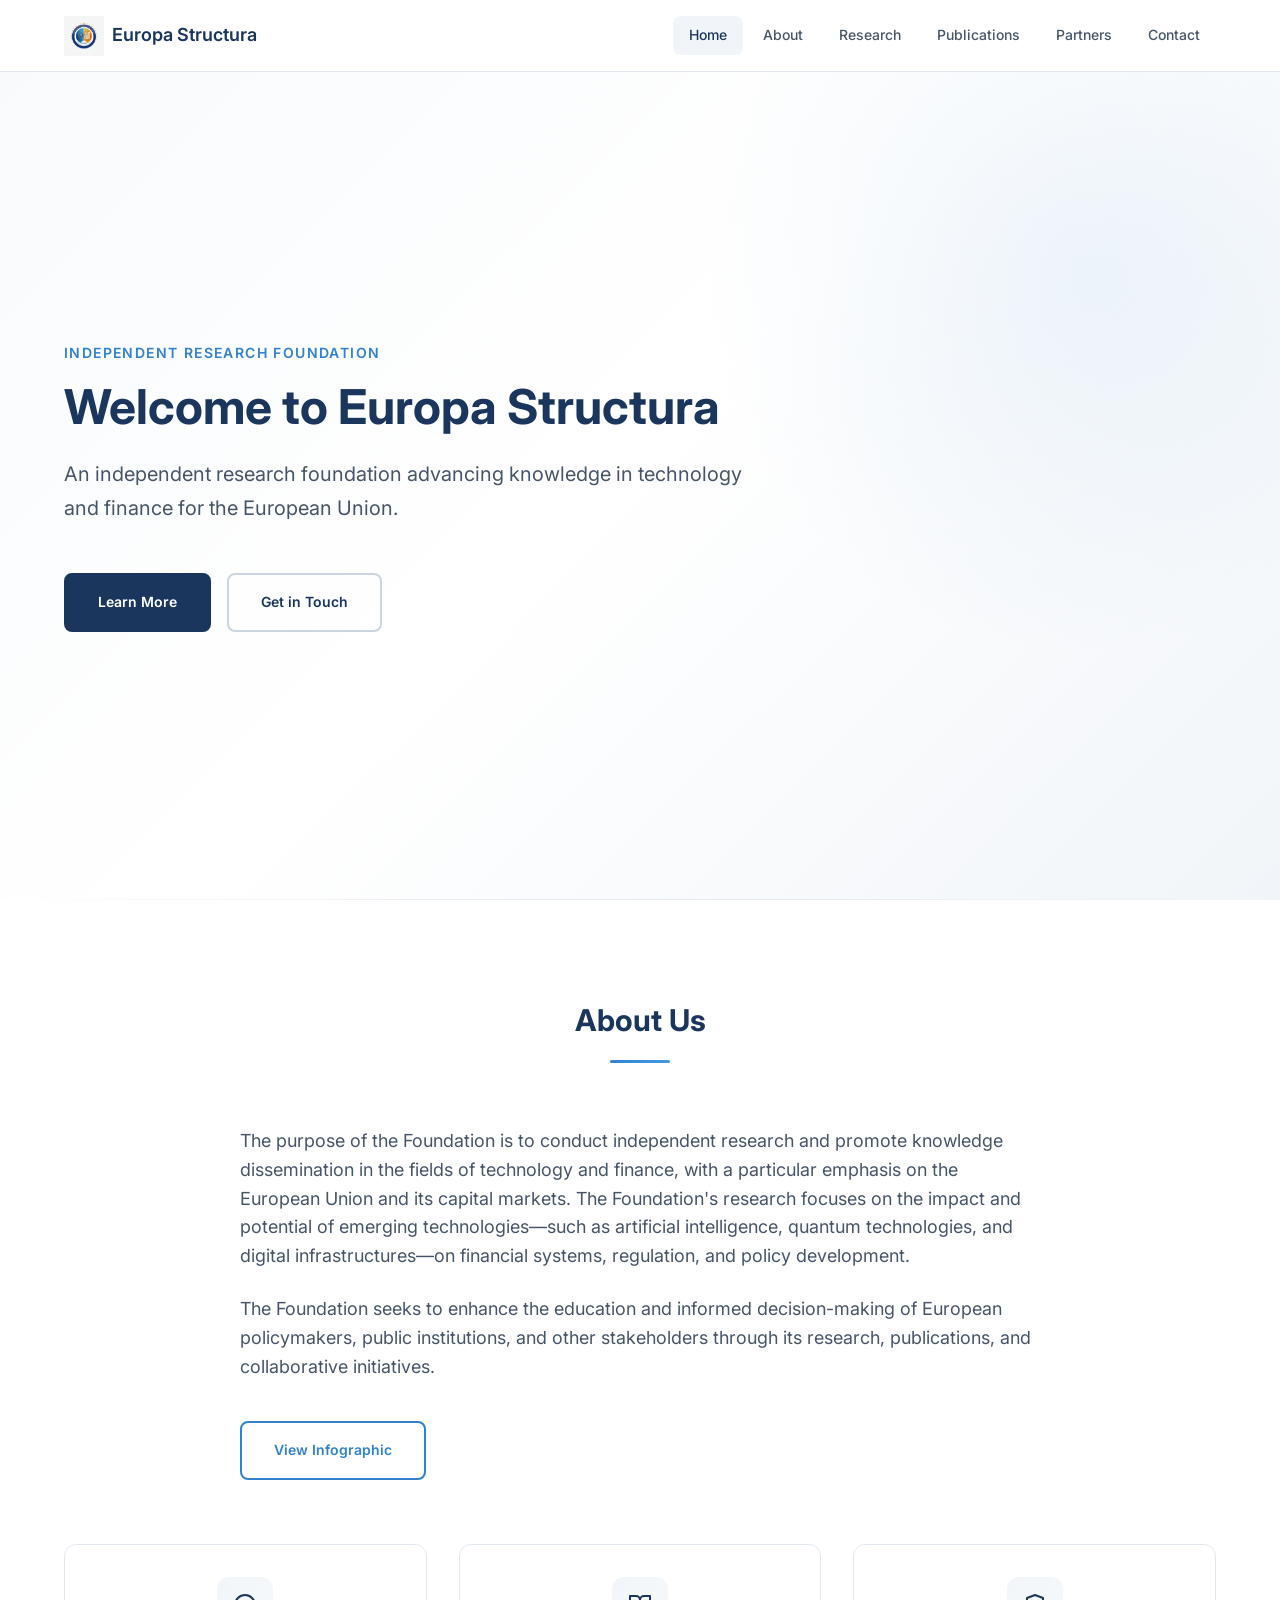
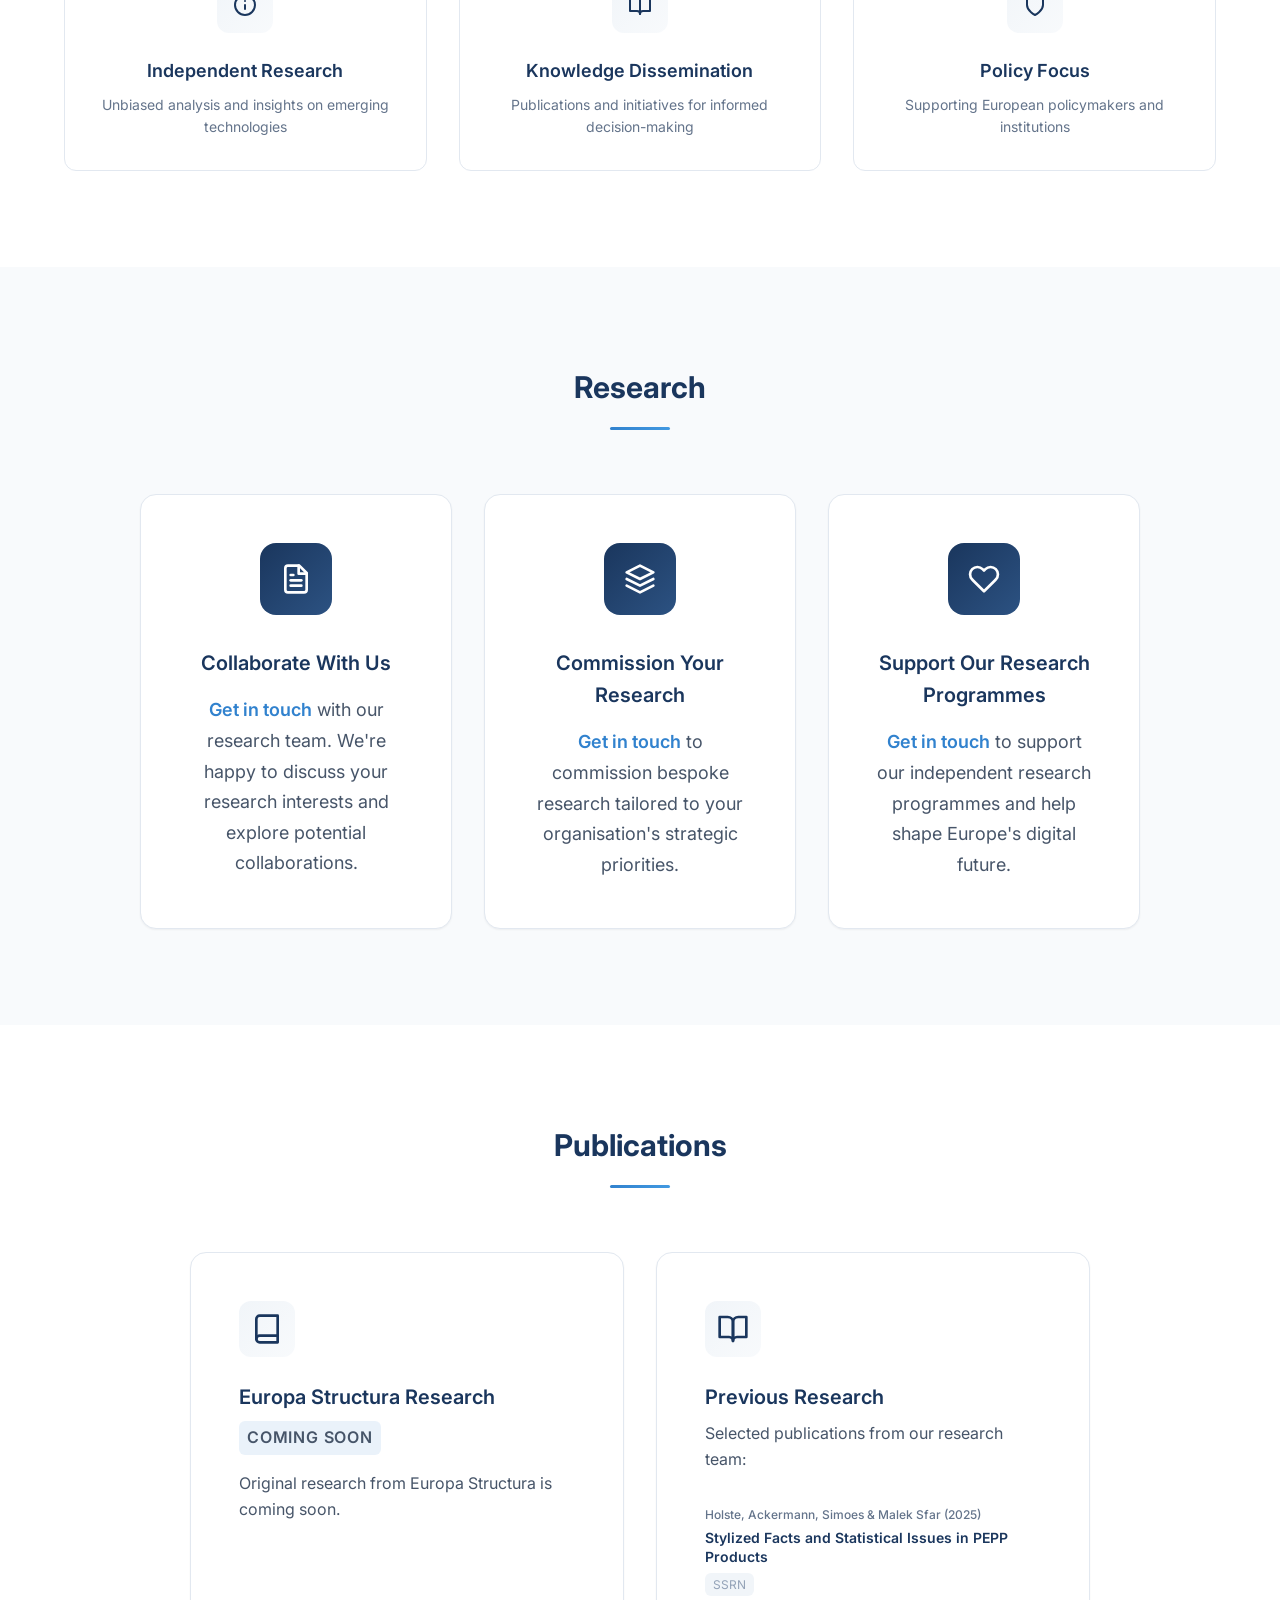
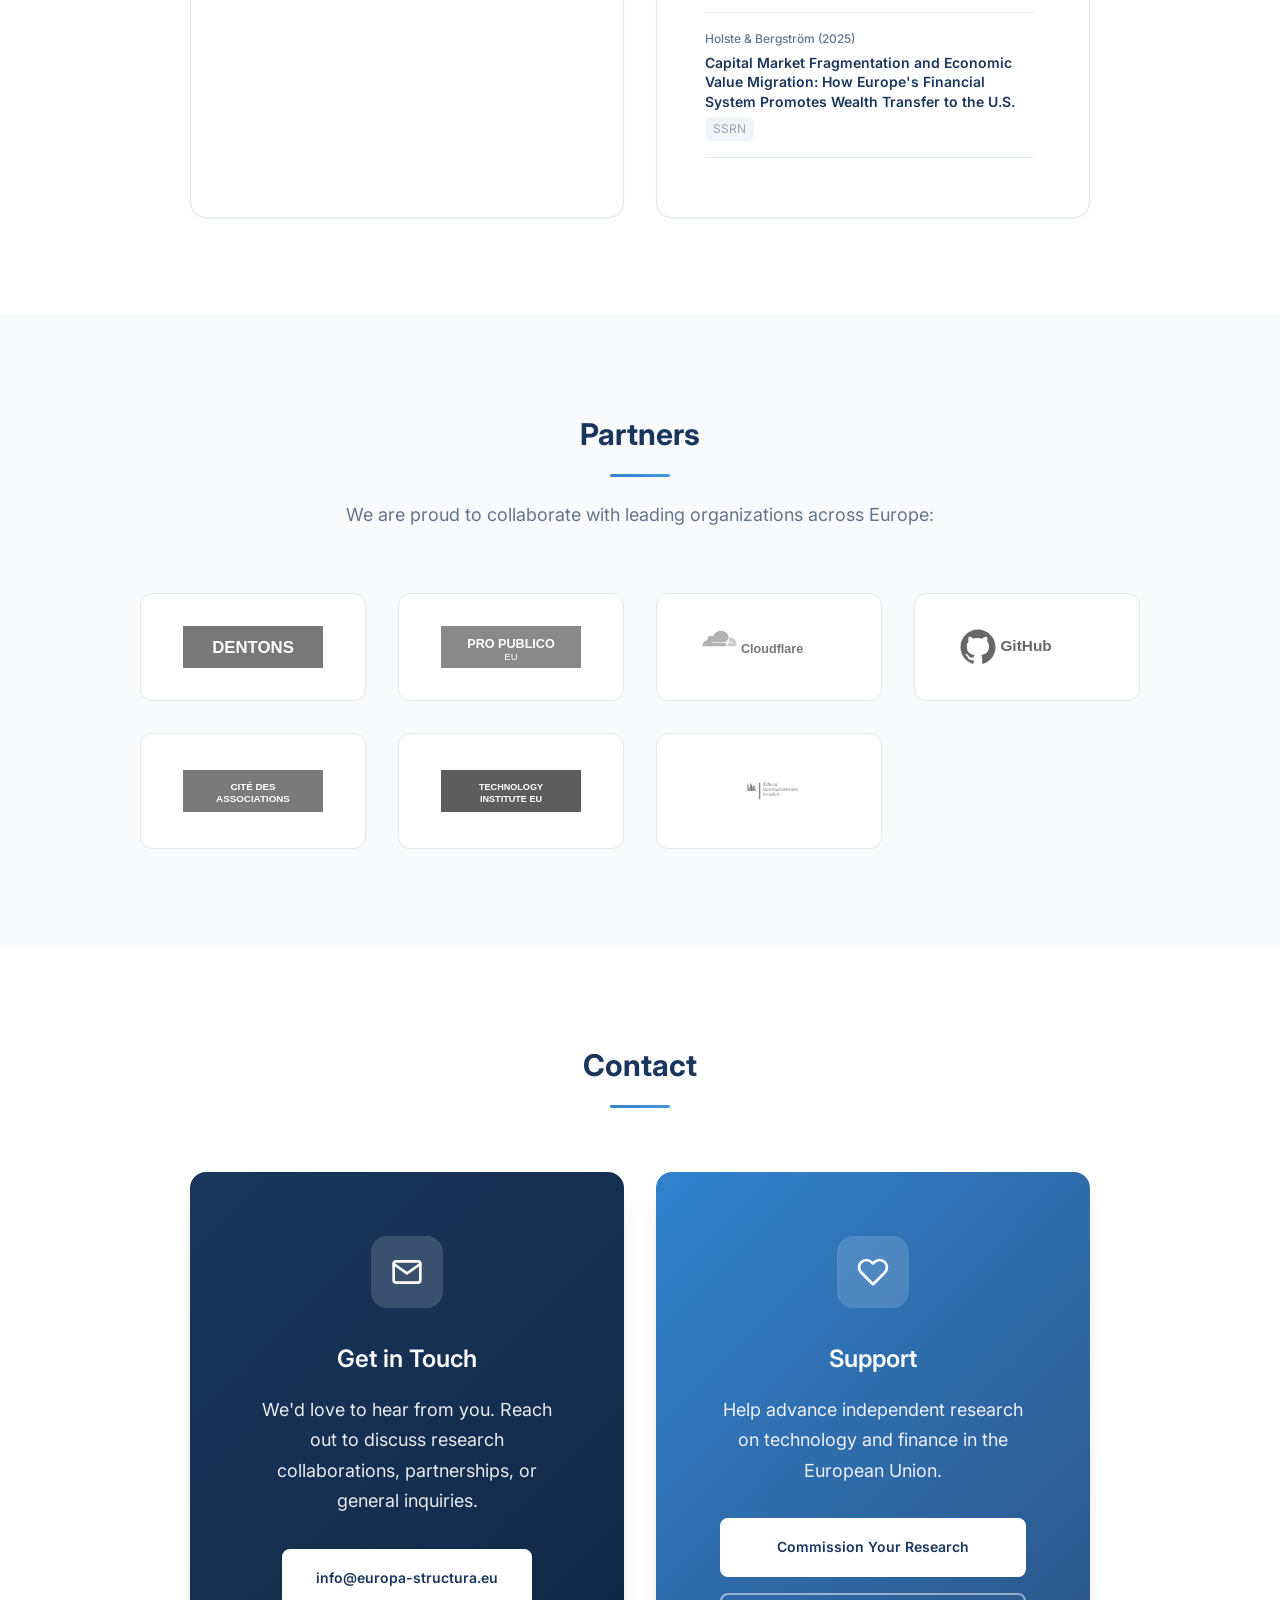
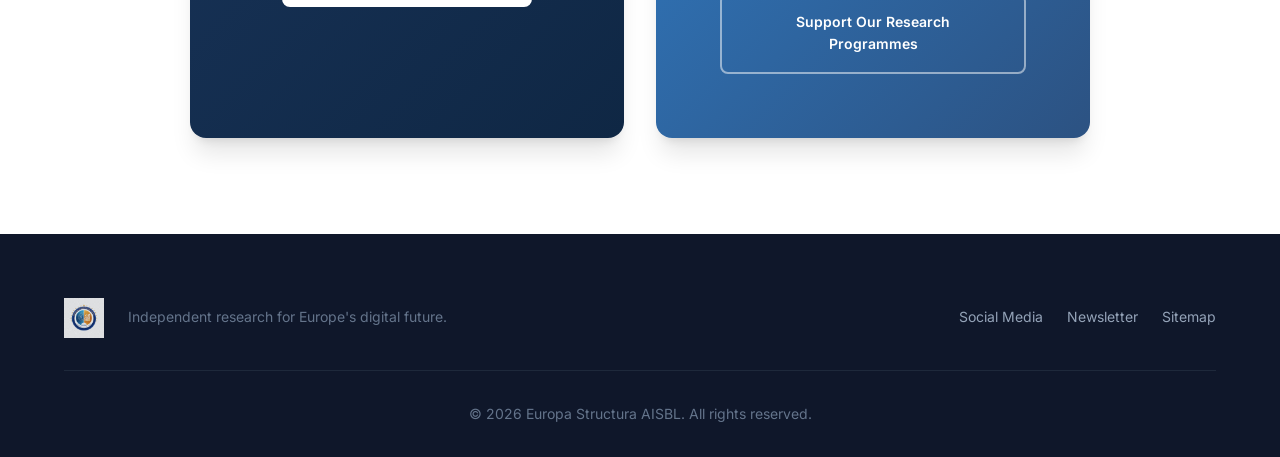
==== commit e78c2f38: "adding papers" ====
--- a/index.html
+++ b/index.html
@@ -126,13 +126,58 @@
                     <h2 class="section-title">Publications</h2>
                     <div class="section-divider"></div>
                 </div>
-                <div class="publications-content">
-                    <div class="publications-placeholder">
-                        <div class="placeholder-icon">
-                            <svg xmlns="http://www.w3.org/2000/svg" width="48" height="48" viewBox="0 0 24 24" fill="none" stroke="currentColor" stroke-width="1.5" stroke-linecap="round" stroke-linejoin="round"><path d="M4 19.5A2.5 2.5 0 0 1 6.5 17H20"></path><path d="M6.5 2H20v20H6.5A2.5 2.5 0 0 1 4 19.5v-15A2.5 2.5 0 0 1 6.5 2z"></path></svg>
-                        </div>
-                        <p class="placeholder-text">Coming soon!</p>
-                        <p class="placeholder-subtext">Our research publications will be available here.</p>
+                <div class="publications-grid">
+                    <div class="publications-card">
+                        <div class="publications-card-icon">
+                            <svg xmlns="http://www.w3.org/2000/svg" width="32" height="32" viewBox="0 0 24 24" fill="none" stroke="currentColor" stroke-width="2" stroke-linecap="round" stroke-linejoin="round"><path d="M4 19.5A2.5 2.5 0 0 1 6.5 17H20"></path><path d="M6.5 2H20v20H6.5A2.5 2.5 0 0 1 4 19.5v-15A2.5 2.5 0 0 1 6.5 2z"></path></svg>
+                        </div>
+                        <h3>Europa Structura Research</h3>
+                        <p class="publications-coming-soon">Coming soon</p>
+                        <p>Original research from Europa Structura is coming soon.</p>
+                    </div>
+                    <div class="publications-card publications-card-scrollable">
+                        <div class="publications-card-icon">
+                            <svg xmlns="http://www.w3.org/2000/svg" width="32" height="32" viewBox="0 0 24 24" fill="none" stroke="currentColor" stroke-width="2" stroke-linecap="round" stroke-linejoin="round"><path d="M2 3h6a4 4 0 0 1 4 4v14a3 3 0 0 0-3-3H2z"></path><path d="M22 3h-6a4 4 0 0 0-4 4v14a3 3 0 0 1 3-3h7z"></path></svg>
+                        </div>
+                        <h3>Previous Research</h3>
+                        <p>Selected publications from our research team:</p>
+                        <div class="publications-list">
+                            <div class="publication-item">
+                                <span class="publication-author">Holste, Ackermann, Simoes & Malek Sfar (2025)</span>
+                                <a href="https://papers.ssrn.com/sol3/papers.cfm?abstract_id=5313588" target="_blank" rel="noopener noreferrer" class="publication-title">Stylized Facts and Statistical Issues in PEPP Products</a>
+                                <span class="publication-source">SSRN</span>
+                            </div>
+                            <div class="publication-item">
+                                <span class="publication-author">Holste & Bergström (2025)</span>
+                                <a href="https://papers.ssrn.com/sol3/papers.cfm?abstract_id=5204091" target="_blank" rel="noopener noreferrer" class="publication-title">Capital Market Fragmentation and Economic Value Migration: How Europe's Financial System Promotes Wealth Transfer to the U.S.</a>
+                                <span class="publication-source">SSRN</span>
+                            </div>
+                            <div class="publication-item">
+                                <span class="publication-author">Bergström & Holste (2022)</span>
+                                <a href="https://papers.ssrn.com/sol3/papers.cfm?abstract_id=4223815" target="_blank" rel="noopener noreferrer" class="publication-title">Partnership-Based Valuation Methodology for Scalable Digital Platform Startups</a>
+                                <span class="publication-source">SSRN</span>
+                            </div>
+                            <div class="publication-item">
+                                <span class="publication-author">Holste & Horn (2019)</span>
+                                <a href="https://papers.ssrn.com/sol3/papers.cfm?abstract_id=3467530" target="_blank" rel="noopener noreferrer" class="publication-title">Libra and Blockchain Databases - Chances for SMEs</a>
+                                <span class="publication-source">SSRN</span>
+                            </div>
+                            <div class="publication-item">
+                                <span class="publication-author">Holste & Gallus (2019)</span>
+                                <a href="https://papers.ssrn.com/sol3/papers.cfm?abstract_id=3466919" target="_blank" rel="noopener noreferrer" class="publication-title">Sind Krypto-Währungsmärkte Fair? (Are Crypto-Currency Markets Fair?)</a>
+                                <span class="publication-source">SSRN</span>
+                            </div>
+                            <div class="publication-item">
+                                <span class="publication-author">Holste & Schöber (2019)</span>
+                                <a href="https://papers.ssrn.com/sol3/papers.cfm?abstract_id=3352420" target="_blank" rel="noopener noreferrer" class="publication-title">Weed on the Chain: Can the German Cannabis Supply Chain Benefit from Blockchain Technology?</a>
+                                <span class="publication-source">SSRN</span>
+                            </div>
+                            <div class="publication-item">
+                                <span class="publication-author">Holste & Schöber (2018)</span>
+                                <a href="https://papers.ssrn.com/sol3/papers.cfm?abstract_id=3261612" target="_blank" rel="noopener noreferrer" class="publication-title">Real-Economy Applications of Blockchain Technology</a>
+                                <span class="publication-source">SSRN</span>
+                            </div>
+                        </div>
                     </div>
                 </div>
             </div>
--- a/css/style.css
+++ b/css/style.css
@@ -580,36 +580,135 @@
    Publications Section
    ============================================ */
 
-.publications-content {
-    display: flex;
+.publications-grid {
+    display: grid;
+    grid-template-columns: repeat(auto-fit, minmax(320px, 1fr));
+    gap: var(--spacing-xl);
+    max-width: 900px;
+    margin: 0 auto;
+}
+
+.publications-card {
+    background: var(--color-white);
+    padding: var(--spacing-2xl);
+    border-radius: var(--radius-xl);
+    border: 1px solid var(--color-gray-200);
+    box-shadow: var(--shadow-sm);
+    transition: all var(--transition-base);
+}
+
+.publications-card:hover {
+    transform: translateY(-4px);
+    box-shadow: var(--shadow-lg);
+    border-color: var(--color-gray-300);
+}
+
+.publications-card-icon {
+    display: inline-flex;
+    align-items: center;
     justify-content: center;
-}
-
-.publications-placeholder {
-    text-align: center;
-    padding: var(--spacing-4xl) var(--spacing-xl);
+    width: 56px;
+    height: 56px;
+    background: linear-gradient(135deg, var(--color-gray-100), var(--color-gray-50));
+    border-radius: var(--radius-lg);
+    color: var(--color-primary);
+    margin-bottom: var(--spacing-lg);
+}
+
+.publications-card h3 {
+    font-size: var(--font-size-xl);
+    font-weight: 600;
+    color: var(--color-primary);
+    margin-bottom: var(--spacing-sm);
+}
+
+.publications-card > p {
+    font-size: var(--font-size-base);
+    color: var(--color-gray-600);
+    margin-bottom: var(--spacing-md);
+}
+
+.publications-coming-soon {
+    display: inline-block;
+    font-size: var(--font-size-xs);
+    font-weight: 600;
+    text-transform: uppercase;
+    letter-spacing: 0.05em;
+    color: var(--color-accent);
+    background: rgba(49, 130, 206, 0.1);
+    padding: var(--spacing-xs) var(--spacing-sm);
+    border-radius: var(--radius-sm);
+    margin-bottom: var(--spacing-md);
+}
+
+.publications-card-scrollable .publications-list {
+    max-height: 280px;
+    overflow-y: auto;
+    padding-right: var(--spacing-sm);
+}
+
+.publications-list::-webkit-scrollbar {
+    width: 6px;
+}
+
+.publications-list::-webkit-scrollbar-track {
     background: var(--color-gray-100);
-    border-radius: var(--radius-xl);
-    border: 2px dashed var(--color-gray-300);
-    max-width: 500px;
-    width: 100%;
-}
-
-.placeholder-icon {
+    border-radius: 3px;
+}
+
+.publications-list::-webkit-scrollbar-thumb {
+    background: var(--color-gray-300);
+    border-radius: 3px;
+}
+
+.publications-list::-webkit-scrollbar-thumb:hover {
+    background: var(--color-gray-400);
+}
+
+.publication-item {
+    padding: var(--spacing-md) 0;
+    border-bottom: 1px solid var(--color-gray-200);
+}
+
+.publication-item:last-child {
+    border-bottom: none;
+}
+
+.publication-author {
+    display: block;
+    font-size: var(--font-size-xs);
+    font-weight: 500;
+    color: var(--color-gray-500);
+    margin-bottom: var(--spacing-xs);
+}
+
+.publication-title {
+    display: block;
+    font-size: var(--font-size-sm);
+    font-weight: 600;
+    color: var(--color-primary);
+    line-height: 1.4;
+    margin-bottom: var(--spacing-xs);
+    transition: color var(--transition-fast);
+}
+
+.publication-title:hover {
+    color: var(--color-accent);
+}
+
+.publication-source {
+    display: inline-block;
+    font-size: var(--font-size-xs);
     color: var(--color-gray-400);
-    margin-bottom: var(--spacing-lg);
-}
-
-.placeholder-text {
-    font-size: var(--font-size-2xl);
-    font-weight: 600;
-    color: var(--color-gray-600);
-    margin-bottom: var(--spacing-sm);
-}
-
-.placeholder-subtext {
-    font-size: var(--font-size-base);
-    color: var(--color-gray-500);
+    background: var(--color-gray-100);
+    padding: 2px var(--spacing-sm);
+    border-radius: var(--radius-sm);
+}
+
+@media (max-width: 700px) {
+    .publications-grid {
+        grid-template-columns: 1fr;
+    }
 }
 
 /* ============================================
@@ -933,7 +1032,7 @@
 .section:not(.hero) .about-text,
 .section:not(.hero) .feature-card,
 .section:not(.hero) .research-card,
-.section:not(.hero) .publications-placeholder,
+.section:not(.hero) .publications-card,
 .section:not(.hero) .partner-card,
 .section:not(.hero) .contact-card {
     opacity: 0;
@@ -945,7 +1044,7 @@
 .section:not(.hero) .about-text.visible,
 .section:not(.hero) .feature-card.visible,
 .section:not(.hero) .research-card.visible,
-.section:not(.hero) .publications-placeholder.visible,
+.section:not(.hero) .publications-card.visible,
 .section:not(.hero) .partner-card.visible,
 .section:not(.hero) .contact-card.visible {
     opacity: 1;
@@ -956,6 +1055,10 @@
 .feature-card:nth-child(1) { transition-delay: 0.1s; }
 .feature-card:nth-child(2) { transition-delay: 0.2s; }
 .feature-card:nth-child(3) { transition-delay: 0.3s; }
+
+/* Staggered animation for publications cards */
+.publications-card:nth-child(1) { transition-delay: 0.1s; }
+.publications-card:nth-child(2) { transition-delay: 0.2s; }
 
 /* Staggered animation for partner cards */
 .partner-card:nth-child(1) { transition-delay: 0.05s; }
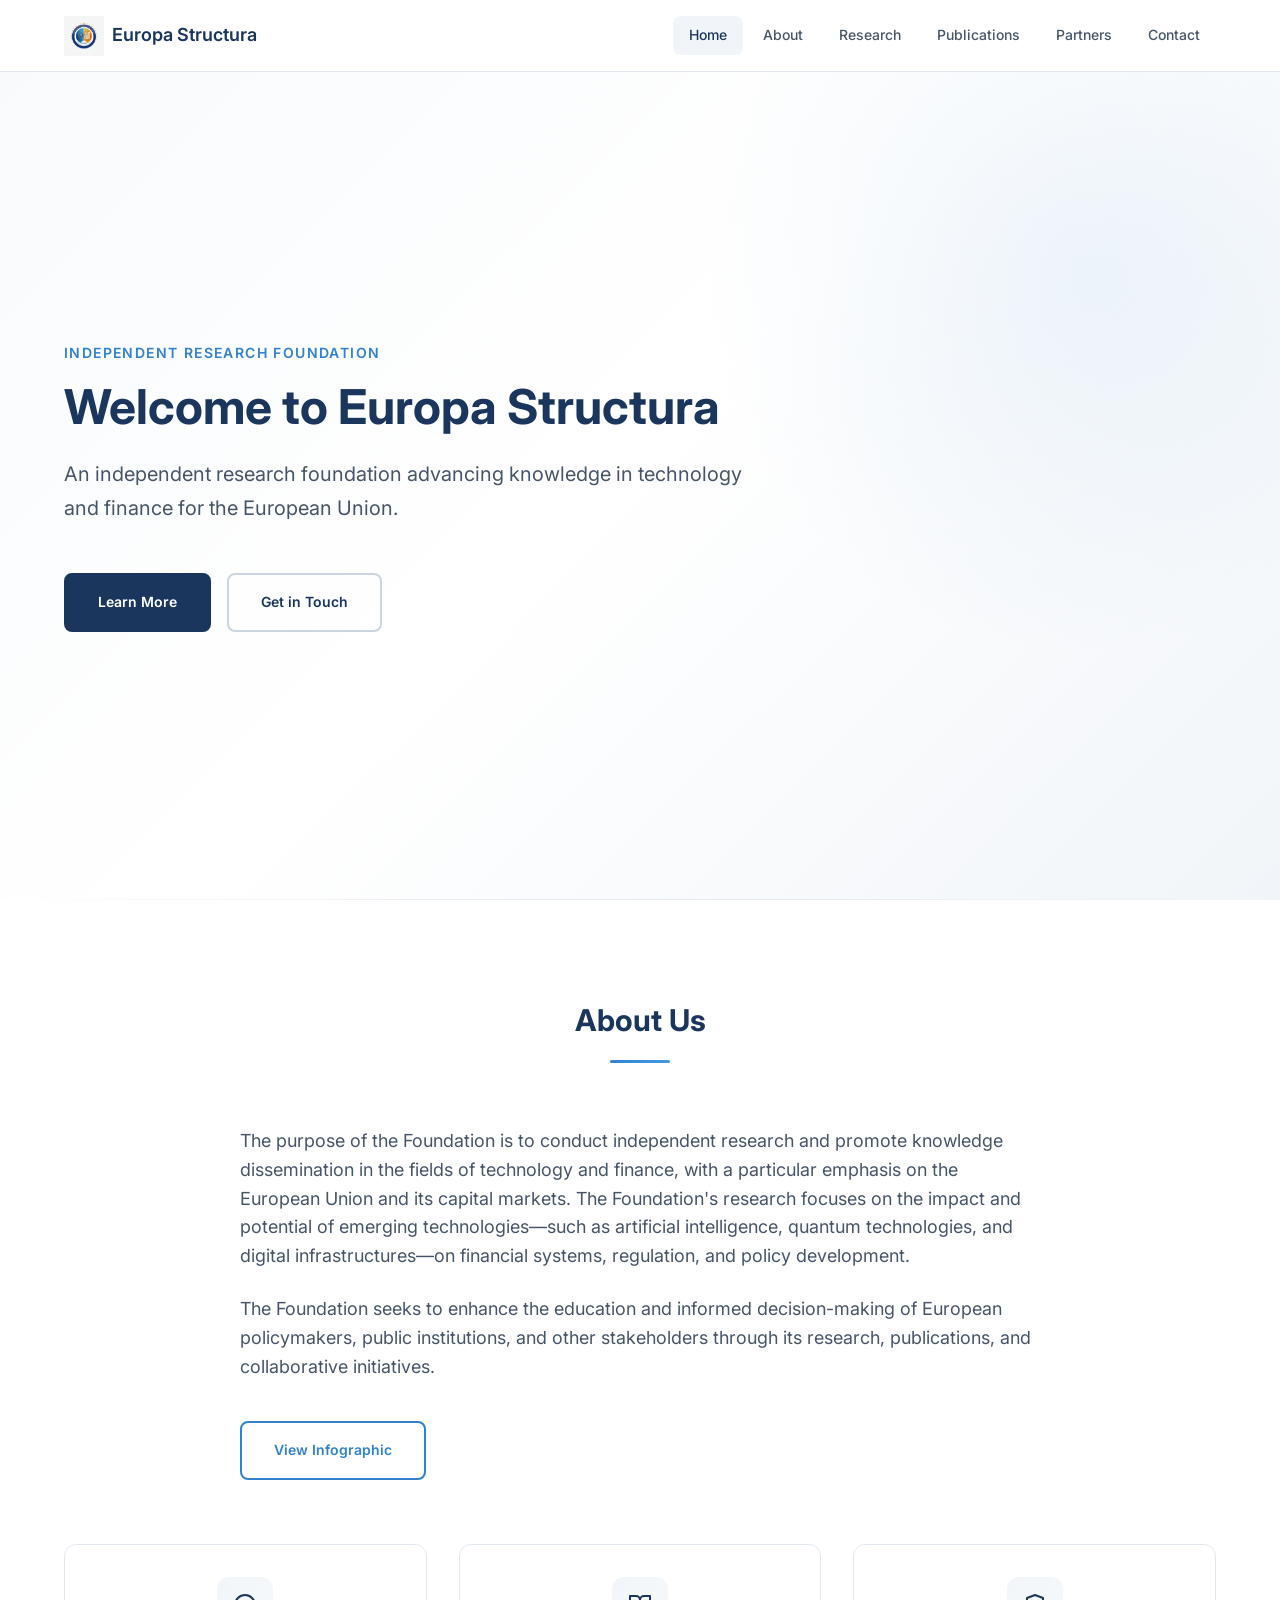
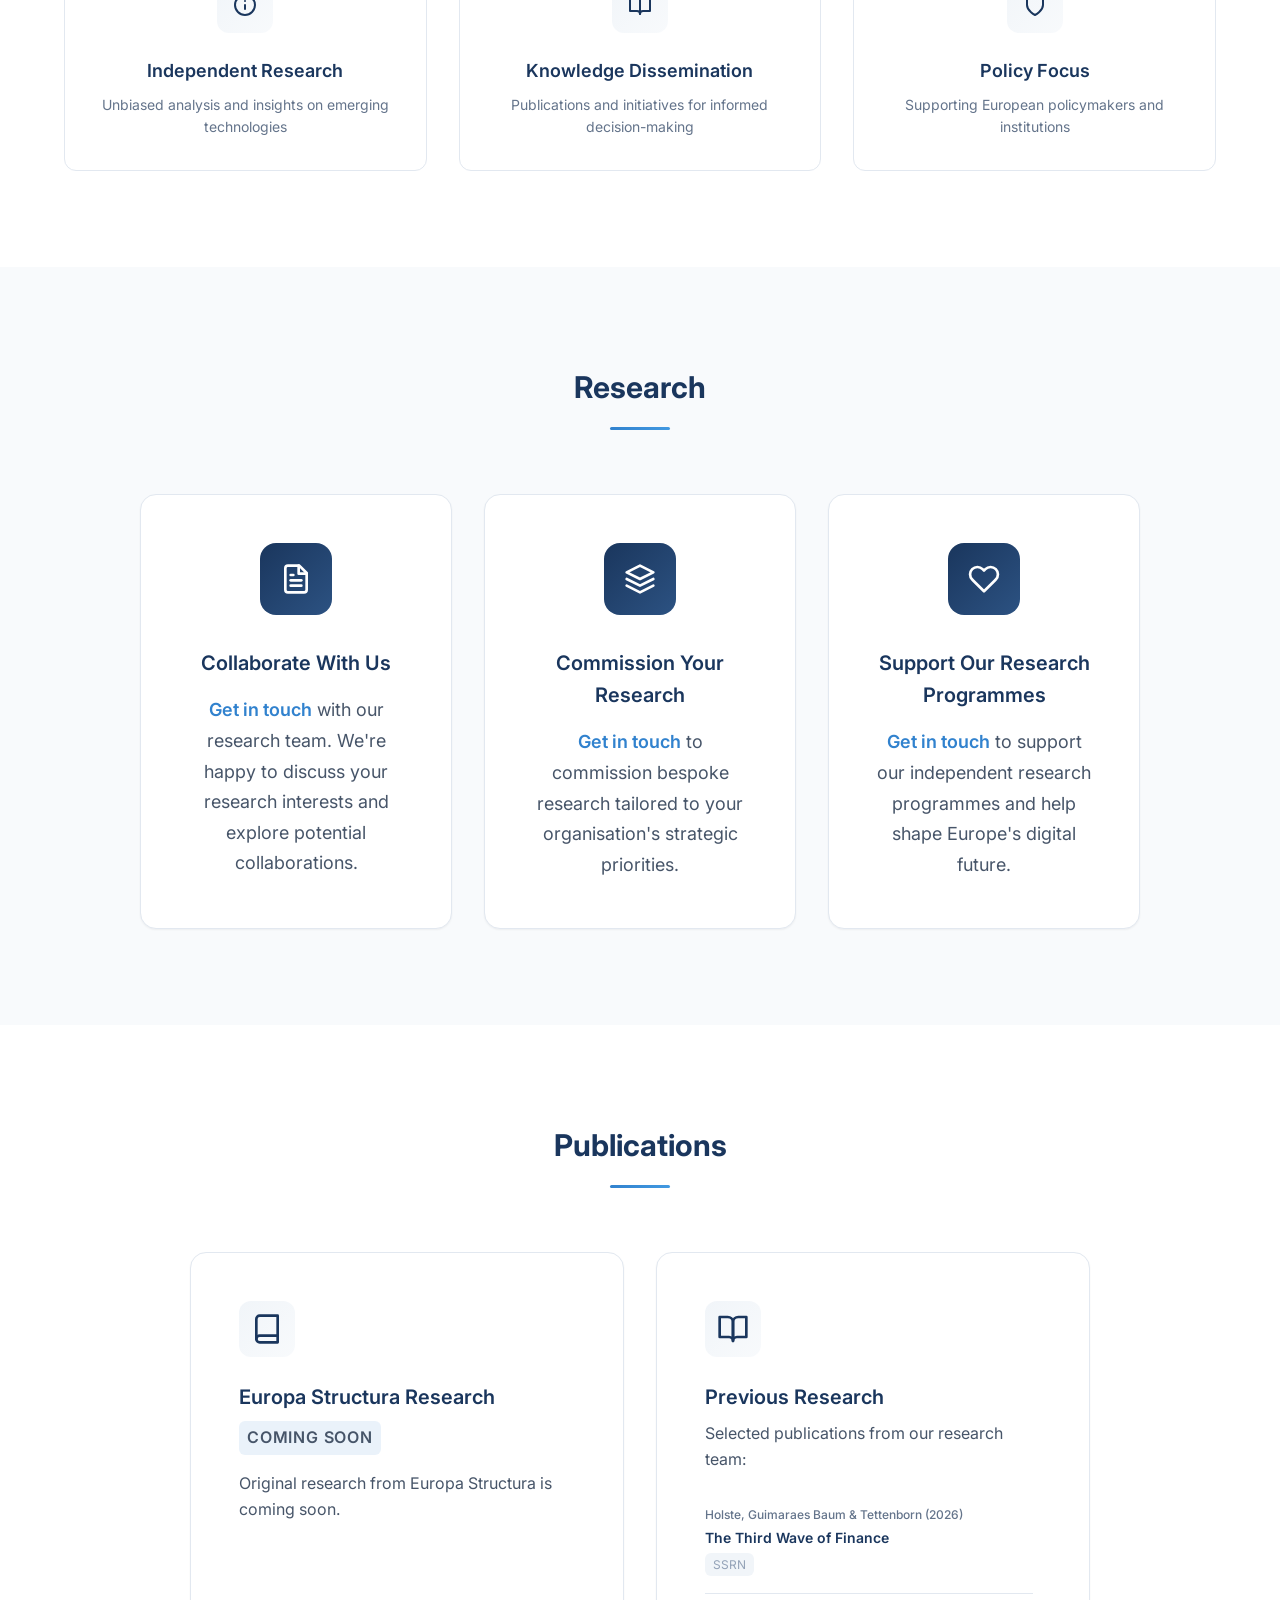
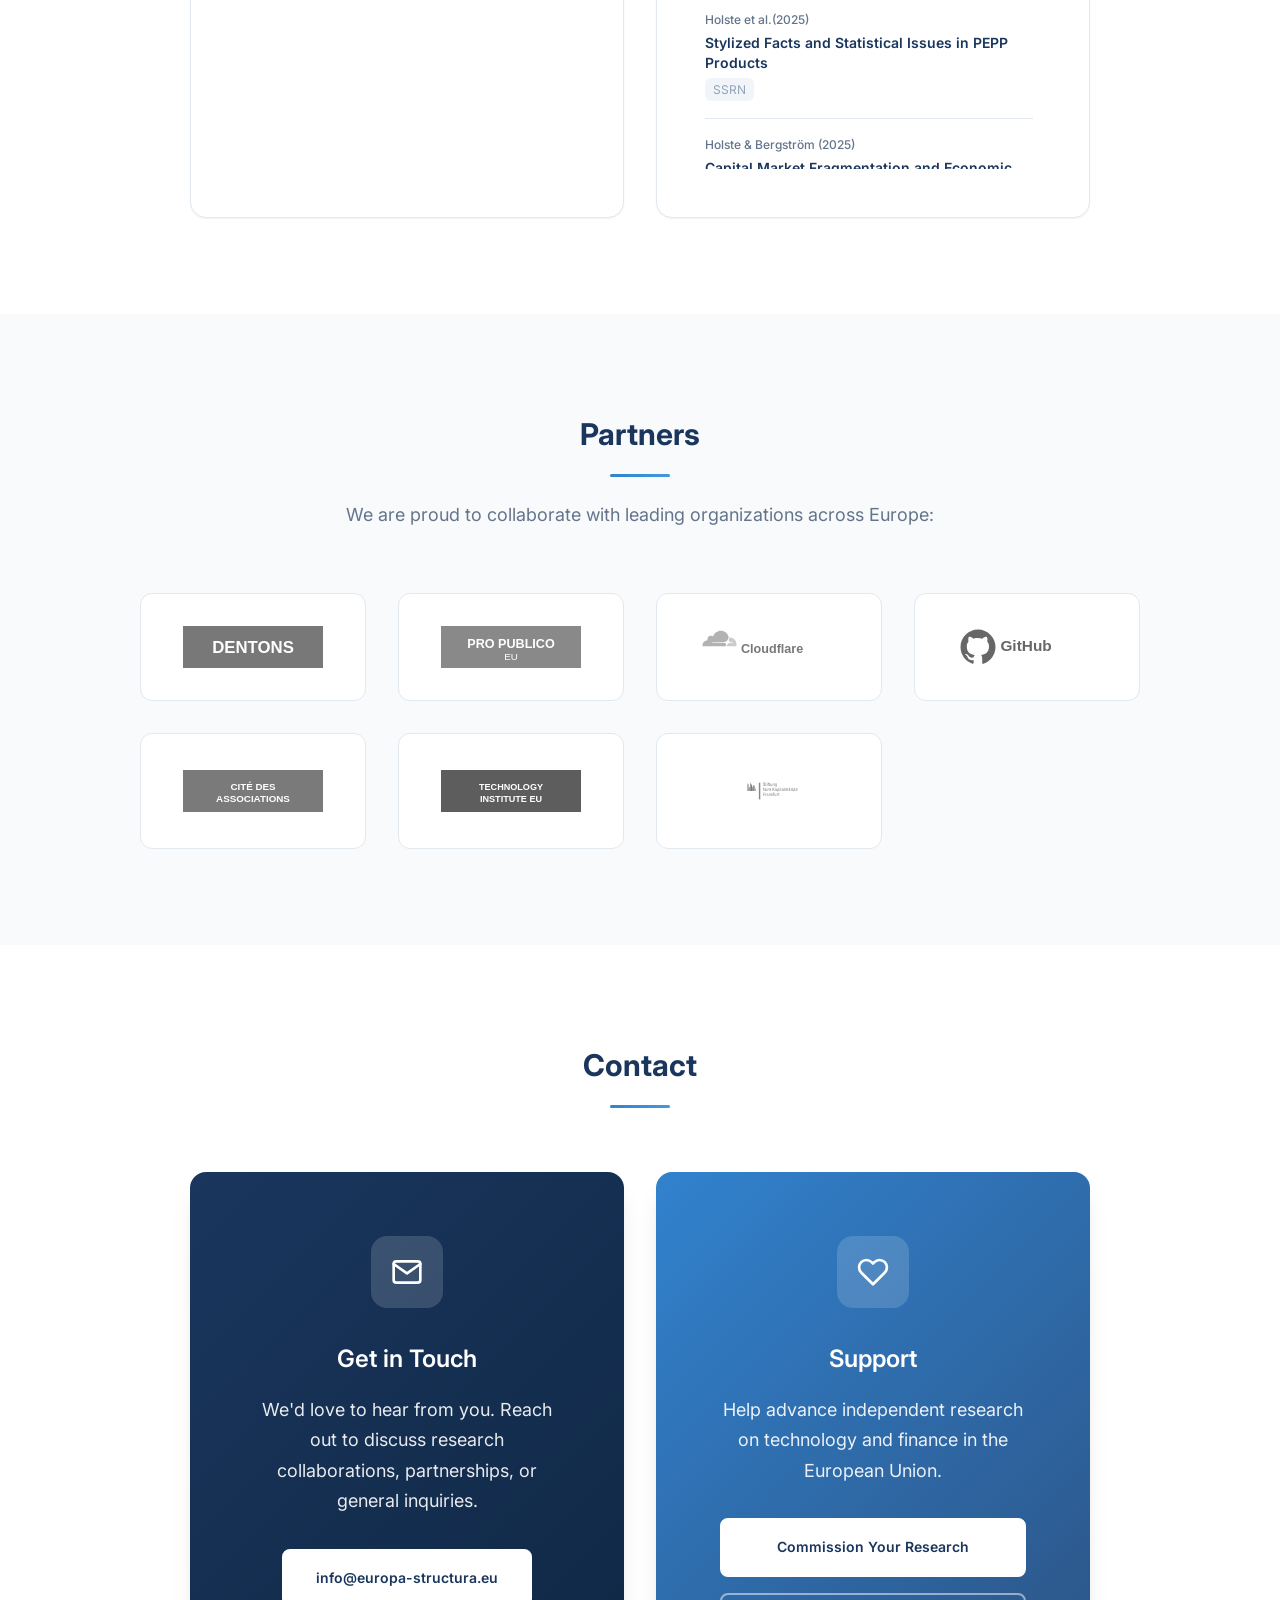
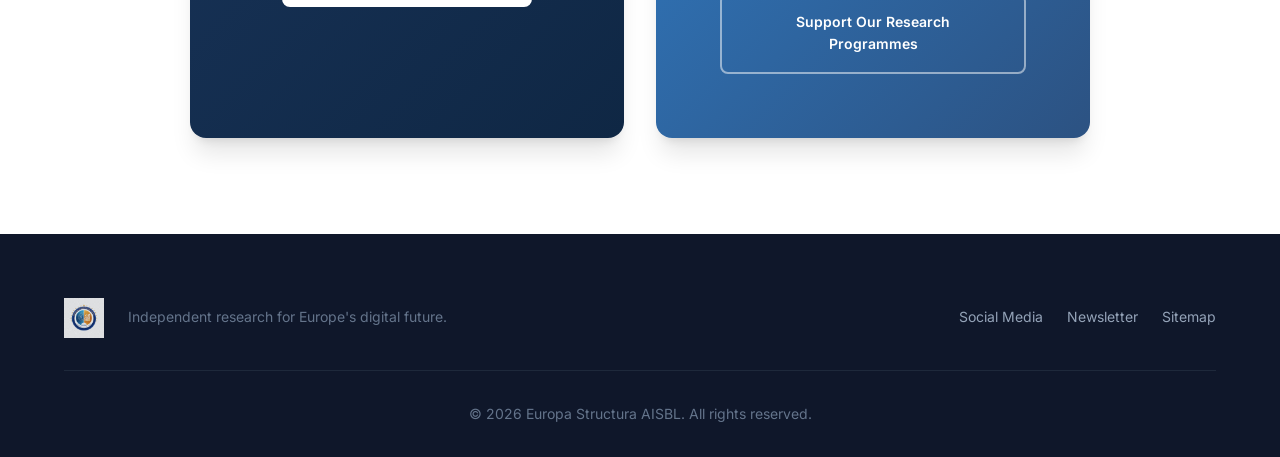
==== commit 99023612: "adding paper" ====
--- a/index.html
+++ b/index.html
@@ -8,6 +8,8 @@
     <link rel="preconnect" href="https://fonts.googleapis.com">
     <link rel="preconnect" href="https://fonts.gstatic.com" crossorigin>
     <link href="https://fonts.googleapis.com/css2?family=Inter:wght@300;400;500;600;700&display=swap" rel="stylesheet">
+    <link rel="icon" href="favicon.ico" sizes="any">
+    <link rel="icon" type="image/png" href="images/favicon.png" sizes="64x64">
     <link rel="stylesheet" href="css/style.css">
 </head>
 <body>
@@ -143,7 +145,12 @@
                         <p>Selected publications from our research team:</p>
                         <div class="publications-list">
                             <div class="publication-item">
-                                <span class="publication-author">Holste, Ackermann, Simoes & Malek Sfar (2025)</span>
+                                <span class="publication-author">Holste, Guimaraes Baum &amp; Tettenborn (2026)</span>
+                                <a href="https://papers.ssrn.com/sol3/papers.cfm?abstract_id=7111658" target="_blank" rel="noopener noreferrer" class="publication-title">The Third Wave of Finance</a>
+                                <span class="publication-source">SSRN</span>
+                            </div>
+                            <div class="publication-item">
+                                <span class="publication-author">Holste et al.(2025)</span>
                                 <a href="https://papers.ssrn.com/sol3/papers.cfm?abstract_id=5313588" target="_blank" rel="noopener noreferrer" class="publication-title">Stylized Facts and Statistical Issues in PEPP Products</a>
                                 <span class="publication-source">SSRN</span>
                             </div>
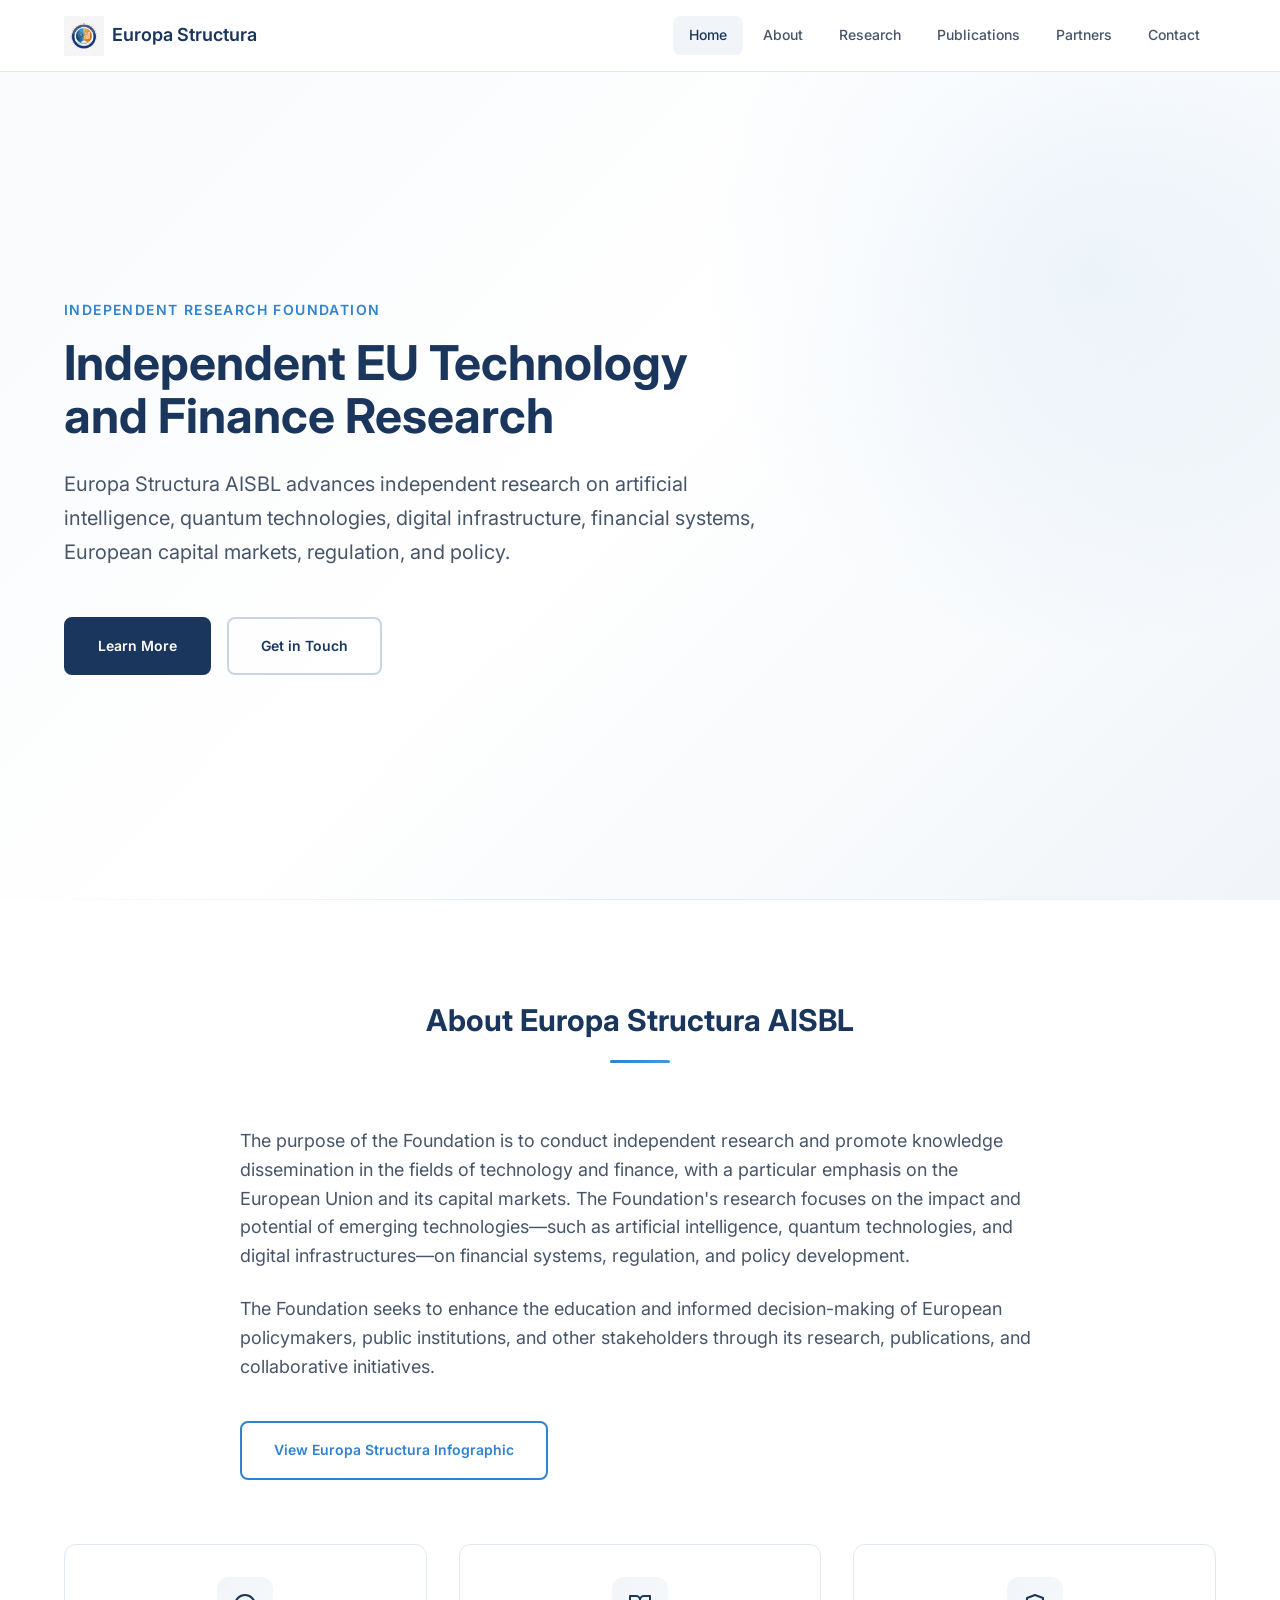
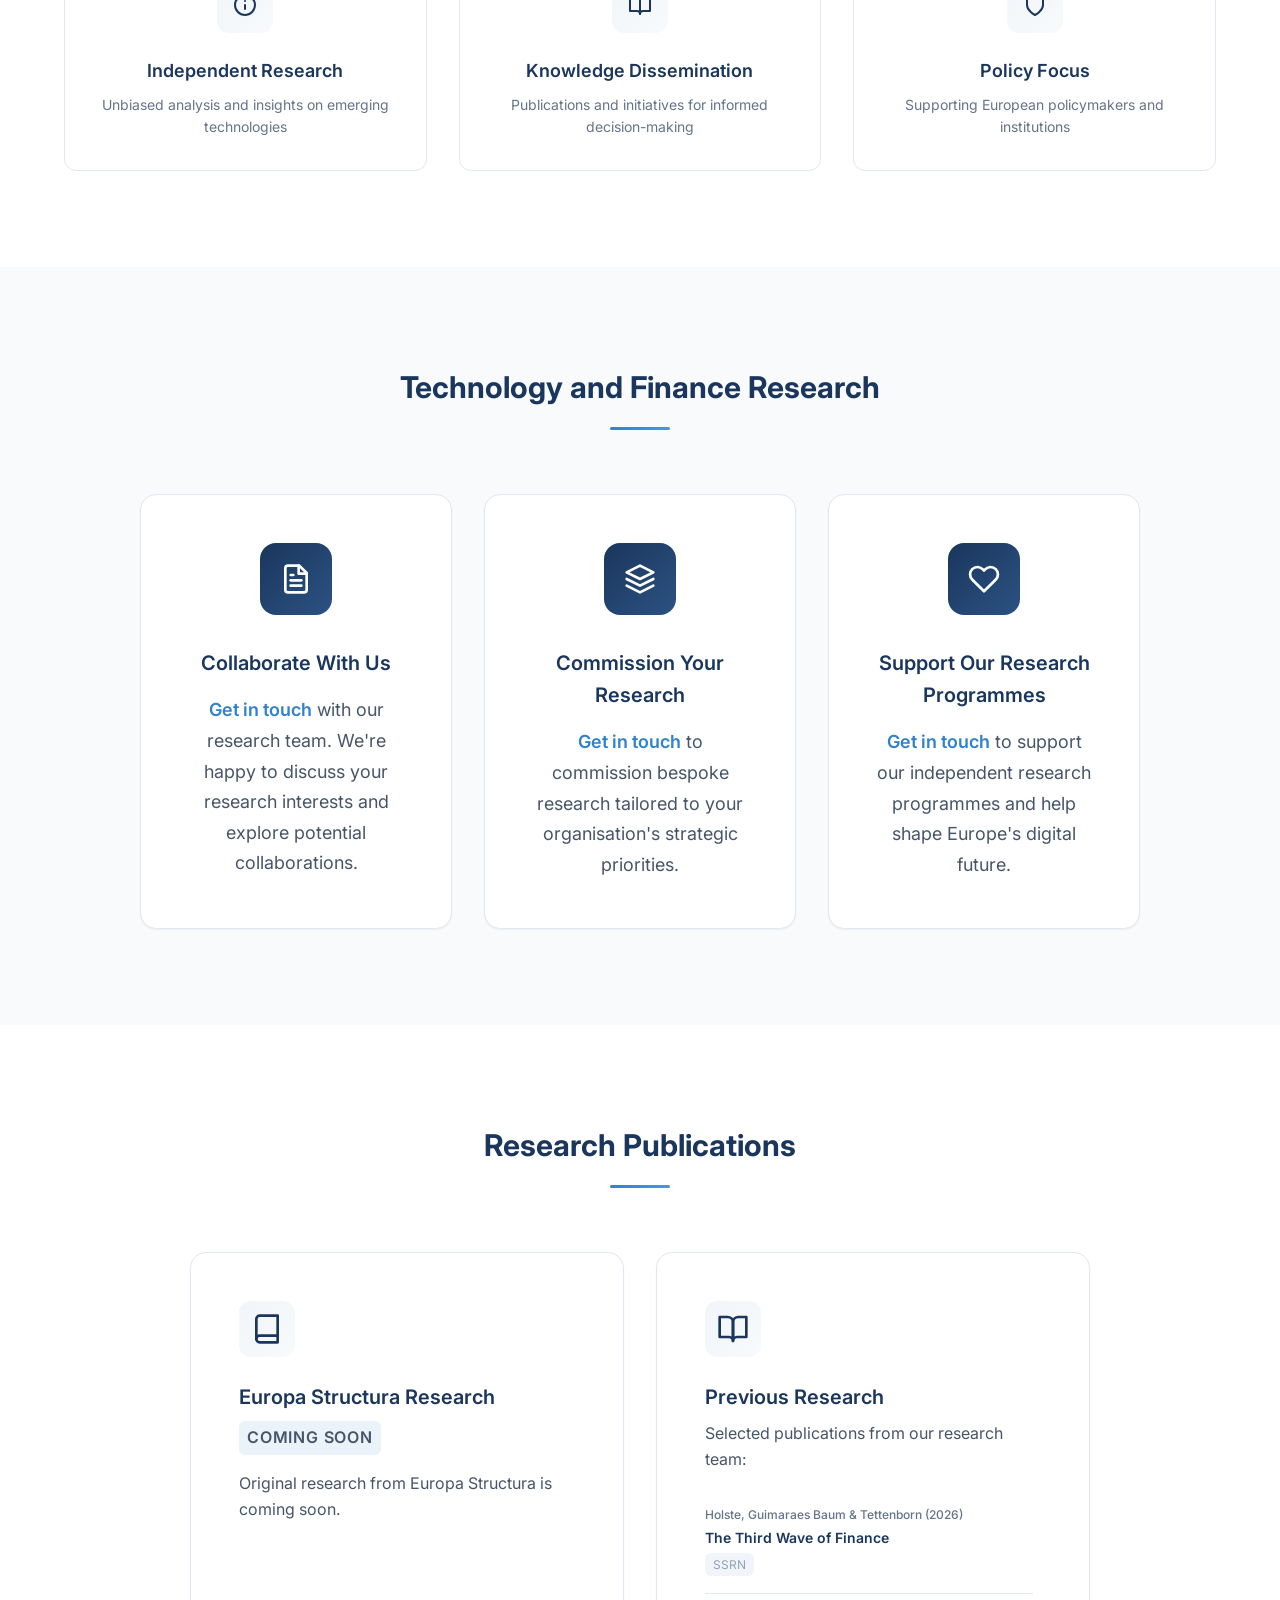
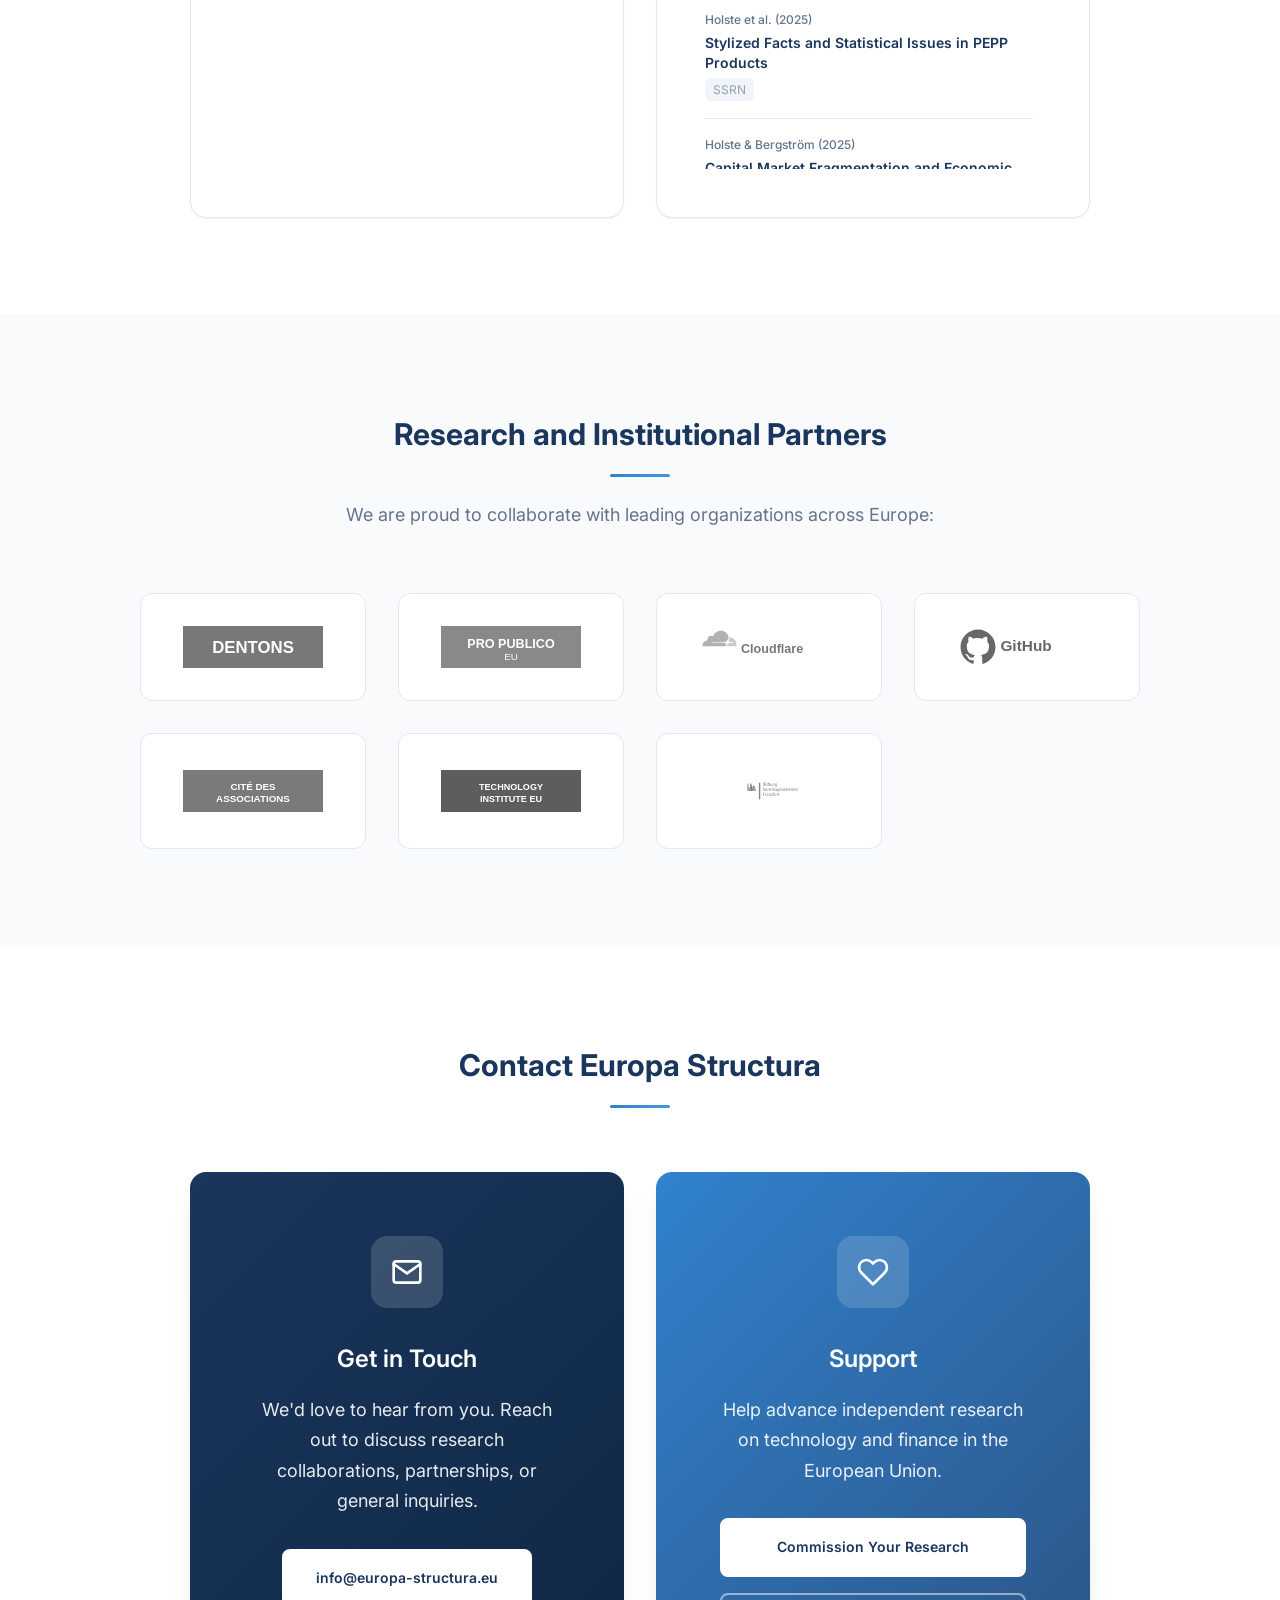
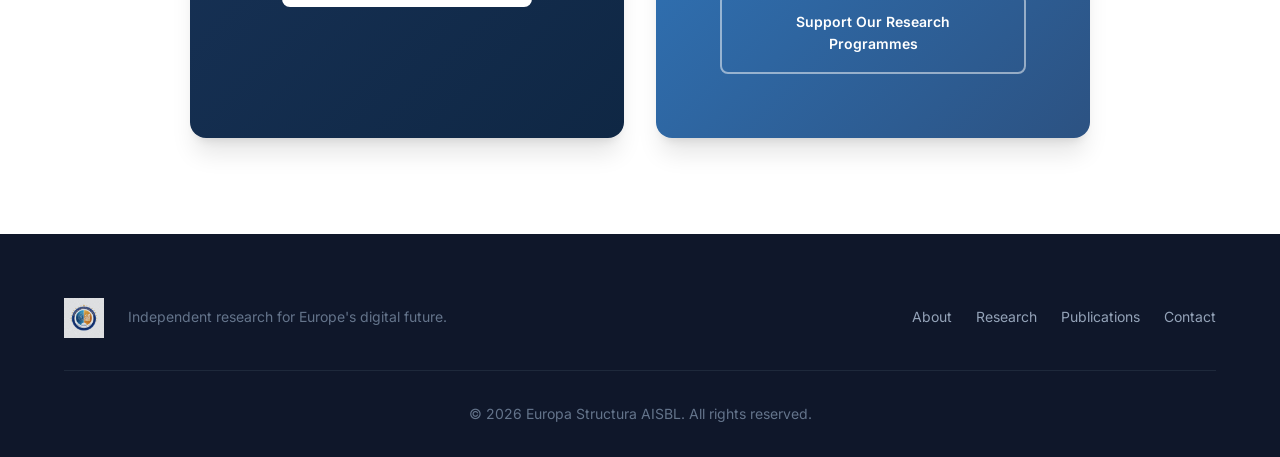
==== commit 3a8e4a1e: "GPTSEO changes" ====
--- a/index.html
+++ b/index.html
@@ -3,20 +3,110 @@
 <head>
     <meta charset="UTF-8">
     <meta name="viewport" content="width=device-width, initial-scale=1.0">
-    <meta name="description" content="Europa Structura AISBL - Independent research foundation advancing knowledge in technology and finance for the European Union.">
-    <title>Europa Structura AISBL</title>
+    <title>Europa Structura AISBL | EU Technology &amp; Finance Research</title>
+    <meta name="description" content="Independent European research foundation studying AI, quantum technology, digital infrastructure, finance, capital markets, regulation and policy.">
+    <meta name="author" content="Europa Structura AISBL">
+    <meta name="robots" content="index, follow, max-image-preview:large, max-snippet:-1, max-video-preview:-1">
+    <meta name="theme-color" content="#17316f">
+    <link rel="canonical" href="https://www.europa-structura.eu/">
+    <link rel="alternate" hreflang="en" href="https://www.europa-structura.eu/">
+    <link rel="alternate" hreflang="x-default" href="https://www.europa-structura.eu/">
+
+    <meta property="og:type" content="website">
+    <meta property="og:locale" content="en_GB">
+    <meta property="og:site_name" content="Europa Structura AISBL">
+    <meta property="og:title" content="Europa Structura AISBL | EU Technology &amp; Finance Research">
+    <meta property="og:description" content="Independent European research on emerging technologies, financial systems, capital markets, regulation, and policy.">
+    <meta property="og:url" content="https://www.europa-structura.eu/">
+    <meta property="og:image" content="https://www.europa-structura.eu/images/logo3.png">
+    <meta property="og:image:width" content="1024">
+    <meta property="og:image:height" content="1024">
+    <meta property="og:image:alt" content="Europa Structura AISBL shield logo">
+
+    <meta name="twitter:card" content="summary">
+    <meta name="twitter:title" content="Europa Structura AISBL | EU Technology &amp; Finance Research">
+    <meta name="twitter:description" content="Independent European research on emerging technologies, finance, capital markets, regulation, and policy.">
+    <meta name="twitter:image" content="https://www.europa-structura.eu/images/logo3.png">
+    <meta name="twitter:image:alt" content="Europa Structura AISBL shield logo">
+
     <link rel="preconnect" href="https://fonts.googleapis.com">
     <link rel="preconnect" href="https://fonts.gstatic.com" crossorigin>
-    <link href="https://fonts.googleapis.com/css2?family=Inter:wght@300;400;500;600;700&display=swap" rel="stylesheet">
+    <link href="https://fonts.googleapis.com/css2?family=Inter:wght@300;400;500;600;700&amp;display=swap" rel="stylesheet">
     <link rel="icon" href="favicon.ico" sizes="any">
     <link rel="icon" type="image/png" href="images/favicon.png" sizes="64x64">
     <link rel="stylesheet" href="css/style.css">
+
+    <script type="application/ld+json">
+    {
+        "@context": "https://schema.org",
+        "@graph": [
+            {
+                "@type": "WebSite",
+                "@id": "https://www.europa-structura.eu/#website",
+                "url": "https://www.europa-structura.eu/",
+                "name": "Europa Structura AISBL",
+                "description": "Independent European research on emerging technologies, finance, capital markets, regulation, and policy.",
+                "inLanguage": "en",
+                "publisher": {
+                    "@id": "https://www.europa-structura.eu/#organization"
+                }
+            },
+            {
+                "@type": "WebPage",
+                "@id": "https://www.europa-structura.eu/#webpage",
+                "url": "https://www.europa-structura.eu/",
+                "name": "Europa Structura AISBL | EU Technology & Finance Research",
+                "description": "Europa Structura AISBL is an independent European research foundation studying AI, quantum technologies, digital infrastructure, finance, capital markets, regulation, and policy.",
+                "isPartOf": {
+                    "@id": "https://www.europa-structura.eu/#website"
+                },
+                "about": {
+                    "@id": "https://www.europa-structura.eu/#organization"
+                },
+                "mainEntity": {
+                    "@id": "https://www.europa-structura.eu/#organization"
+                },
+                "inLanguage": "en"
+            },
+            {
+                "@type": ["Organization", "ResearchOrganization"],
+                "@id": "https://www.europa-structura.eu/#organization",
+                "name": "Europa Structura AISBL",
+                "legalName": "Europa Structura AISBL",
+                "alternateName": "Europa Structura",
+                "url": "https://www.europa-structura.eu/",
+                "logo": {
+                    "@type": "ImageObject",
+                    "url": "https://www.europa-structura.eu/images/logo_transp.png",
+                    "width": 1024,
+                    "height": 1024,
+                    "caption": "Europa Structura AISBL logo"
+                },
+                "description": "An independent research foundation advancing knowledge in technology and finance for the European Union.",
+                "email": "mailto:info@europa-structura.eu",
+                "areaServed": {
+                    "@type": "AdministrativeArea",
+                    "name": "European Union"
+                },
+                "knowsAbout": [
+                    "Artificial intelligence",
+                    "Quantum technologies",
+                    "Digital infrastructure",
+                    "Financial systems",
+                    "European capital markets",
+                    "Financial regulation",
+                    "Technology policy"
+                ]
+            }
+        ]
+    }
+    </script>
 </head>
 <body>
     <header class="header">
         <div class="header-inner">
-            <a href="#home" class="logo">
-                <img src="images/logo_transp.png" alt="Europa Structura" class="logo-img">
+            <a href="#home" class="logo" aria-label="Europa Structura home">
+                <img src="images/logo_transp.png" alt="Europa Structura AISBL" class="logo-img" width="1024" height="1024" fetchpriority="high">
                 <span class="logo-text">Europa Structura</span>
             </a>
             <button class="nav-toggle" aria-label="Toggle navigation" aria-expanded="false">
@@ -24,7 +114,7 @@
                 <span></span>
                 <span></span>
             </button>
-            <nav class="nav">
+            <nav class="nav" aria-label="Primary navigation">
                 <a class="nav-link" href="#home">Home</a>
                 <a class="nav-link" href="#about">About</a>
                 <a class="nav-link" href="#research">Research</a>
@@ -35,13 +125,13 @@
         </div>
     </header>
 
-    <main>
-        <section id="home" class="section hero">
+    <main id="main-content">
+        <section id="home" class="section hero" aria-labelledby="home-title">
             <div class="container">
                 <div class="hero-content">
                     <p class="hero-eyebrow">Independent Research Foundation</p>
-                    <h1 class="hero-title">Welcome to Europa Structura</h1>
-                    <p class="hero-subtitle">An independent research foundation advancing knowledge in technology and finance for the European Union.</p>
+                    <h1 id="home-title" class="hero-title">Independent EU Technology and Finance Research</h1>
+                    <p class="hero-subtitle">Europa Structura AISBL advances independent research on artificial intelligence, quantum technologies, digital infrastructure, financial systems, European capital markets, regulation, and policy.</p>
                     <div class="hero-actions">
                         <a href="#about" class="btn btn-primary">Learn More</a>
                         <a href="#contact" class="btn btn-secondary">Get in Touch</a>
@@ -51,17 +141,17 @@
             <div class="hero-bg"></div>
         </section>
 
-        <section id="about" class="section">
-            <div class="container">
-                <div class="section-header">
-                    <h2 class="section-title">About Us</h2>
+        <section id="about" class="section" aria-labelledby="about-title">
+            <div class="container">
+                <div class="section-header">
+                    <h2 id="about-title" class="section-title">About Europa Structura AISBL</h2>
                     <div class="section-divider"></div>
                 </div>
                 <div class="about-content">
                     <div class="about-text">
                         <p>The purpose of the Foundation is to conduct independent research and promote knowledge dissemination in the fields of technology and finance, with a particular emphasis on the European Union and its capital markets. The Foundation's research focuses on the impact and potential of emerging technologies—such as artificial intelligence, quantum technologies, and digital infrastructures—on financial systems, regulation, and policy development.</p>
                         <p>The Foundation seeks to enhance the education and informed decision-making of European policymakers, public institutions, and other stakeholders through its research, publications, and collaborative initiatives.</p>
-                        <a href="#" id="infographic-link" class="btn btn-outline">View Infographic</a>
+                        <a href="images/infographic.png" id="infographic-link" class="btn btn-outline">View Europa Structura Infographic</a>
                     </div>
                     <div class="about-features">
                         <div class="feature-card">
@@ -90,10 +180,10 @@
             </div>
         </section>
 
-        <section id="research" class="section section-alt">
-            <div class="container">
-                <div class="section-header">
-                    <h2 class="section-title">Research</h2>
+        <section id="research" class="section section-alt" aria-labelledby="research-title">
+            <div class="container">
+                <div class="section-header">
+                    <h2 id="research-title" class="section-title">Technology and Finance Research</h2>
                     <div class="section-divider"></div>
                 </div>
                 <div class="research-content">
@@ -122,10 +212,10 @@
             </div>
         </section>
 
-        <section id="publications" class="section">
-            <div class="container">
-                <div class="section-header">
-                    <h2 class="section-title">Publications</h2>
+        <section id="publications" class="section" aria-labelledby="publications-title">
+            <div class="container">
+                <div class="section-header">
+                    <h2 id="publications-title" class="section-title">Research Publications</h2>
                     <div class="section-divider"></div>
                 </div>
                 <div class="publications-grid">
@@ -143,57 +233,57 @@
                         </div>
                         <h3>Previous Research</h3>
                         <p>Selected publications from our research team:</p>
-                        <div class="publications-list">
-                            <div class="publication-item">
+                        <div class="publications-list" role="list" aria-label="Selected research publications">
+                            <article class="publication-item" role="listitem">
                                 <span class="publication-author">Holste, Guimaraes Baum &amp; Tettenborn (2026)</span>
                                 <a href="https://papers.ssrn.com/sol3/papers.cfm?abstract_id=7111658" target="_blank" rel="noopener noreferrer" class="publication-title">The Third Wave of Finance</a>
                                 <span class="publication-source">SSRN</span>
-                            </div>
-                            <div class="publication-item">
-                                <span class="publication-author">Holste et al.(2025)</span>
+                            </article>
+                            <article class="publication-item" role="listitem">
+                                <span class="publication-author">Holste et al. (2025)</span>
                                 <a href="https://papers.ssrn.com/sol3/papers.cfm?abstract_id=5313588" target="_blank" rel="noopener noreferrer" class="publication-title">Stylized Facts and Statistical Issues in PEPP Products</a>
                                 <span class="publication-source">SSRN</span>
-                            </div>
-                            <div class="publication-item">
-                                <span class="publication-author">Holste & Bergström (2025)</span>
+                            </article>
+                            <article class="publication-item" role="listitem">
+                                <span class="publication-author">Holste &amp; Bergström (2025)</span>
                                 <a href="https://papers.ssrn.com/sol3/papers.cfm?abstract_id=5204091" target="_blank" rel="noopener noreferrer" class="publication-title">Capital Market Fragmentation and Economic Value Migration: How Europe's Financial System Promotes Wealth Transfer to the U.S.</a>
                                 <span class="publication-source">SSRN</span>
-                            </div>
-                            <div class="publication-item">
-                                <span class="publication-author">Bergström & Holste (2022)</span>
+                            </article>
+                            <article class="publication-item" role="listitem">
+                                <span class="publication-author">Bergström &amp; Holste (2022)</span>
                                 <a href="https://papers.ssrn.com/sol3/papers.cfm?abstract_id=4223815" target="_blank" rel="noopener noreferrer" class="publication-title">Partnership-Based Valuation Methodology for Scalable Digital Platform Startups</a>
                                 <span class="publication-source">SSRN</span>
-                            </div>
-                            <div class="publication-item">
-                                <span class="publication-author">Holste & Horn (2019)</span>
+                            </article>
+                            <article class="publication-item" role="listitem">
+                                <span class="publication-author">Holste &amp; Horn (2019)</span>
                                 <a href="https://papers.ssrn.com/sol3/papers.cfm?abstract_id=3467530" target="_blank" rel="noopener noreferrer" class="publication-title">Libra and Blockchain Databases - Chances for SMEs</a>
                                 <span class="publication-source">SSRN</span>
-                            </div>
-                            <div class="publication-item">
-                                <span class="publication-author">Holste & Gallus (2019)</span>
+                            </article>
+                            <article class="publication-item" role="listitem">
+                                <span class="publication-author">Holste &amp; Gallus (2019)</span>
                                 <a href="https://papers.ssrn.com/sol3/papers.cfm?abstract_id=3466919" target="_blank" rel="noopener noreferrer" class="publication-title">Sind Krypto-Währungsmärkte Fair? (Are Crypto-Currency Markets Fair?)</a>
                                 <span class="publication-source">SSRN</span>
-                            </div>
-                            <div class="publication-item">
-                                <span class="publication-author">Holste & Schöber (2019)</span>
+                            </article>
+                            <article class="publication-item" role="listitem">
+                                <span class="publication-author">Holste &amp; Schöber (2019)</span>
                                 <a href="https://papers.ssrn.com/sol3/papers.cfm?abstract_id=3352420" target="_blank" rel="noopener noreferrer" class="publication-title">Weed on the Chain: Can the German Cannabis Supply Chain Benefit from Blockchain Technology?</a>
                                 <span class="publication-source">SSRN</span>
-                            </div>
-                            <div class="publication-item">
-                                <span class="publication-author">Holste & Schöber (2018)</span>
+                            </article>
+                            <article class="publication-item" role="listitem">
+                                <span class="publication-author">Holste &amp; Schöber (2018)</span>
                                 <a href="https://papers.ssrn.com/sol3/papers.cfm?abstract_id=3261612" target="_blank" rel="noopener noreferrer" class="publication-title">Real-Economy Applications of Blockchain Technology</a>
                                 <span class="publication-source">SSRN</span>
-                            </div>
-                        </div>
-                    </div>
-                </div>
-            </div>
-        </section>
-
-        <section id="partners" class="section section-alt">
-            <div class="container">
-                <div class="section-header">
-                    <h2 class="section-title">Partners</h2>
+                            </article>
+                        </div>
+                    </div>
+                </div>
+            </div>
+        </section>
+
+        <section id="partners" class="section section-alt" aria-labelledby="partners-title">
+            <div class="container">
+                <div class="section-header">
+                    <h2 id="partners-title" class="section-title">Research and Institutional Partners</h2>
                     <div class="section-divider"></div>
                     <p class="section-subtitle">We are proud to collaborate with leading organizations across Europe:</p>
                 </div>
@@ -223,10 +313,10 @@
             </div>
         </section>
 
-        <section id="contact" class="section">
-            <div class="container">
-                <div class="section-header">
-                    <h2 class="section-title">Contact</h2>
+        <section id="contact" class="section" aria-labelledby="contact-title">
+            <div class="container">
+                <div class="section-header">
+                    <h2 id="contact-title" class="section-title">Contact Europa Structura</h2>
                     <div class="section-divider"></div>
                 </div>
                 <div class="contact-grid">
@@ -258,14 +348,15 @@
         <div class="container">
             <div class="footer-content">
                 <div class="footer-brand">
-                    <img src="images/logo_transp.png" alt="Europa Structura" class="footer-logo">
+                    <img src="images/logo_transp.png" alt="Europa Structura AISBL" class="footer-logo" width="1024" height="1024" loading="lazy">
                     <p class="footer-tagline">Independent research for Europe's digital future.</p>
                 </div>
-                <div class="footer-links">
-                    <a href="#">Social Media</a>
-                    <a href="#">Newsletter</a>
-                    <a href="#">Sitemap</a>
-                </div>
+                <nav class="footer-links" aria-label="Footer navigation">
+                    <a href="#about">About</a>
+                    <a href="#research">Research</a>
+                    <a href="#publications">Publications</a>
+                    <a href="#contact">Contact</a>
+                </nav>
             </div>
             <div class="footer-bottom">
                 <p>&copy; 2026 Europa Structura AISBL. All rights reserved.</p>
@@ -279,10 +370,10 @@
             <button class="modal-close" aria-label="Close modal">
                 <svg xmlns="http://www.w3.org/2000/svg" width="24" height="24" viewBox="0 0 24 24" fill="none" stroke="currentColor" stroke-width="2" stroke-linecap="round" stroke-linejoin="round"><line x1="18" y1="6" x2="6" y2="18"></line><line x1="6" y1="6" x2="18" y2="18"></line></svg>
             </button>
-            <img src="images/infographic.png" alt="Europa Structura Infographic">
+            <img src="images/infographic.png" alt="Europa Structura research foundation infographic" width="2752" height="1536" loading="lazy" decoding="async">
         </div>
     </div>
 
-    <script src="js/script.js"></script>
+    <script src="js/script.js" defer></script>
 </body>
 </html>
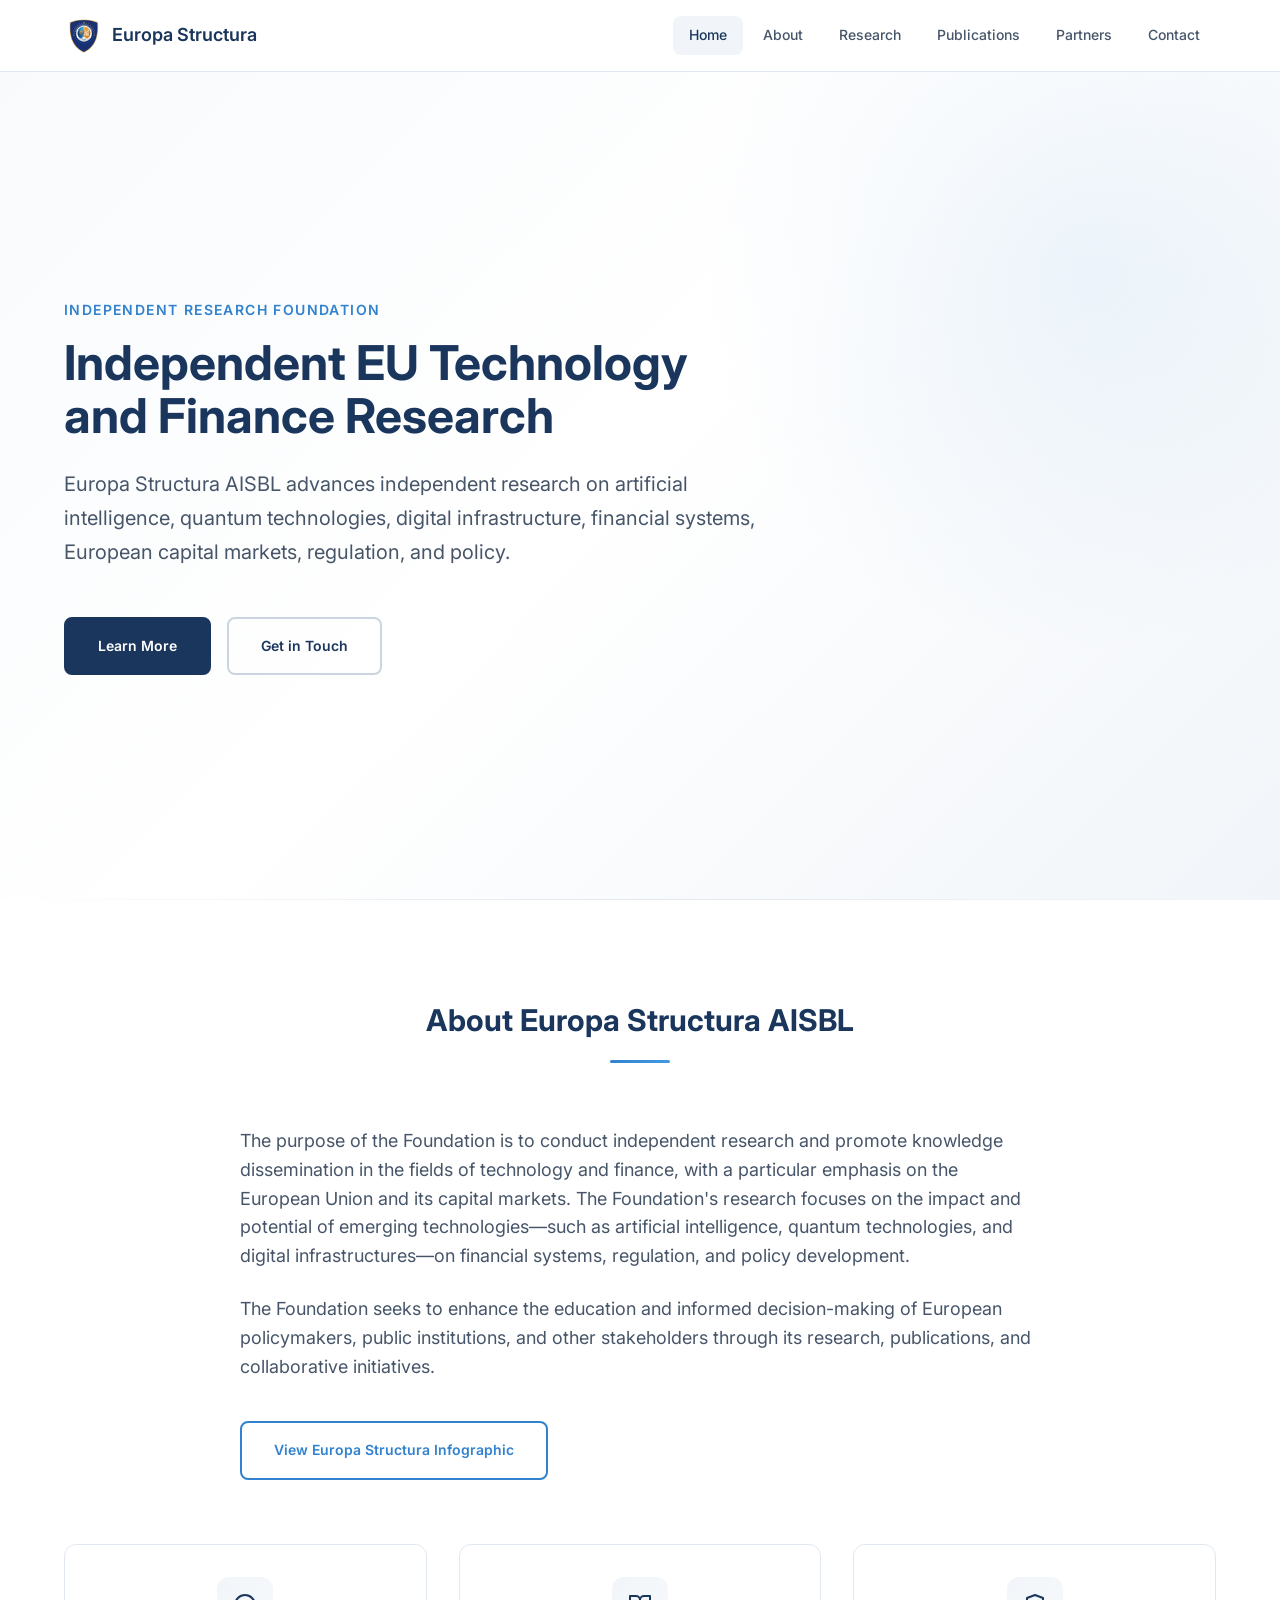
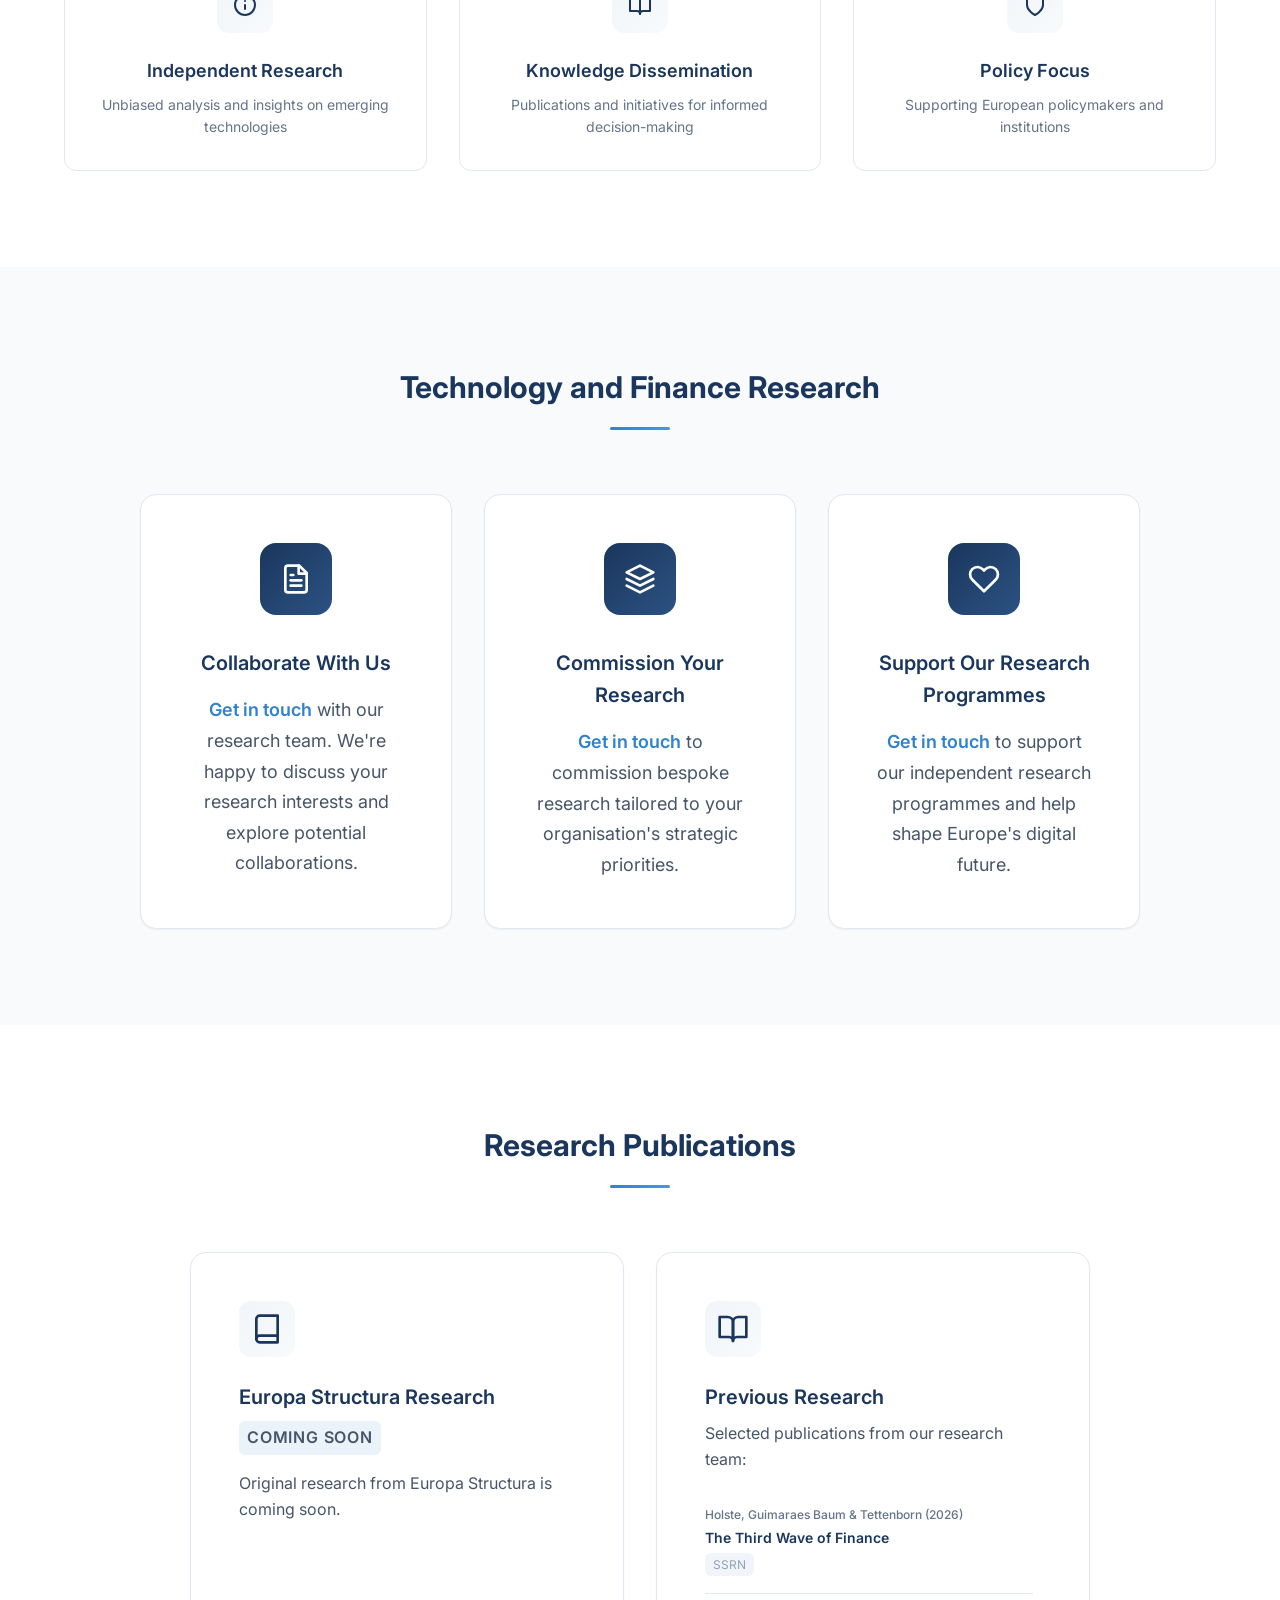
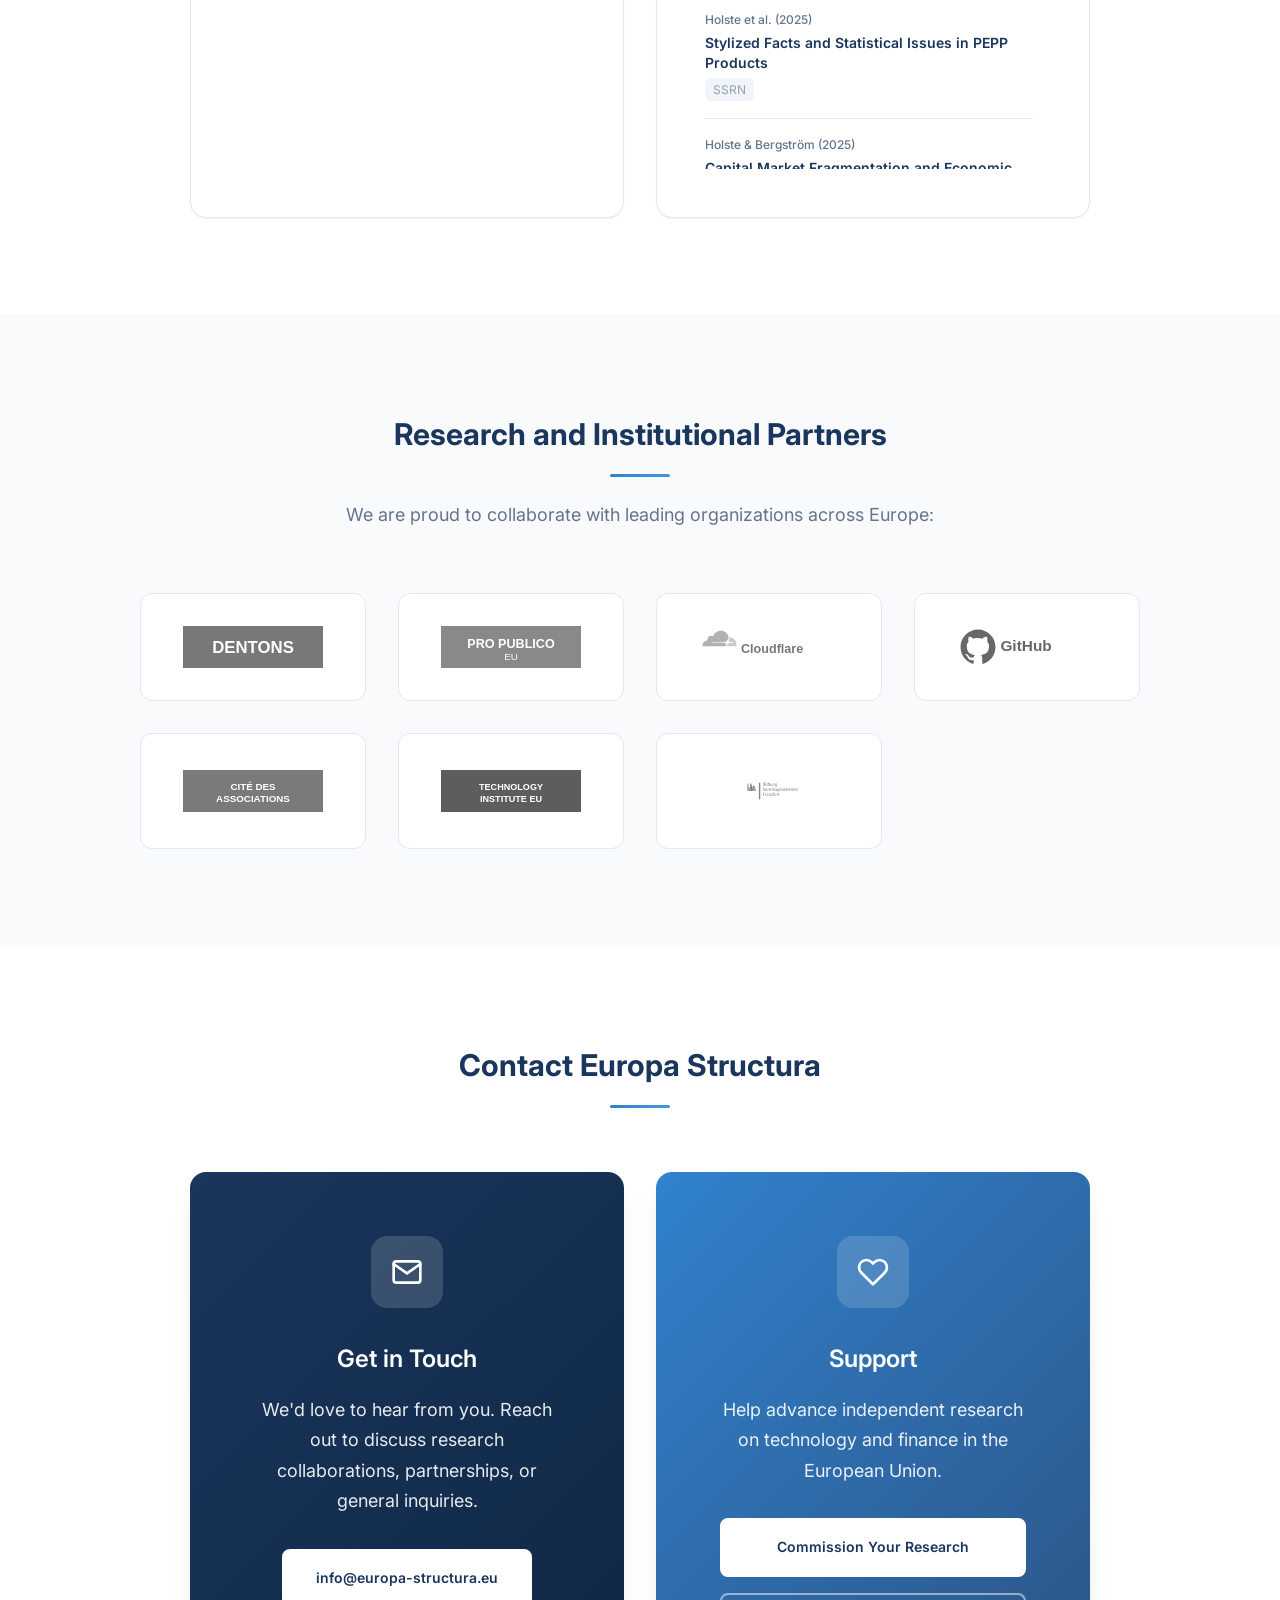
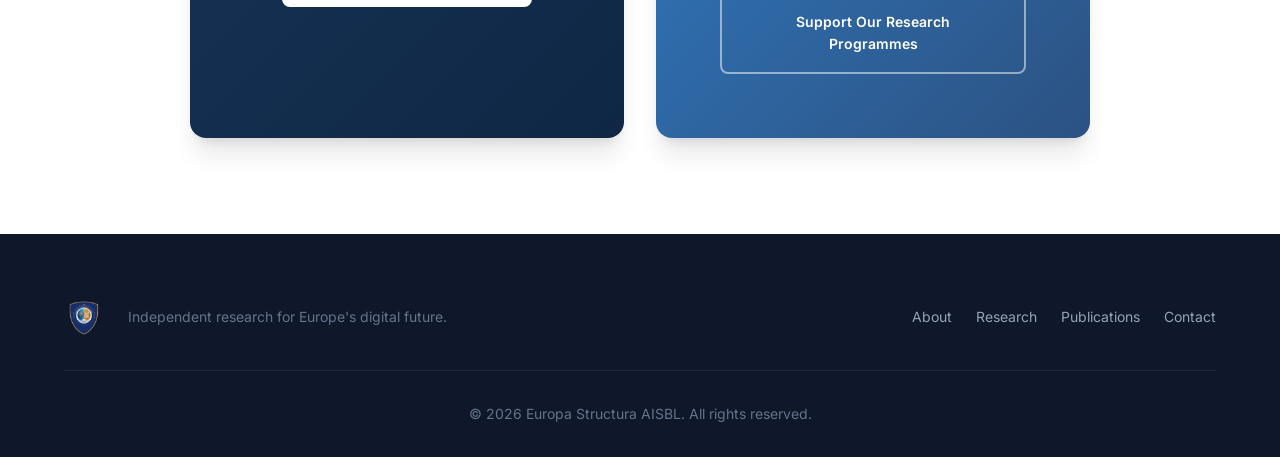
==== commit 84ff2abe: "GPTSEO changes 2" ====
--- a/index.html
+++ b/index.html
@@ -18,16 +18,16 @@
     <meta property="og:title" content="Europa Structura AISBL | EU Technology &amp; Finance Research">
     <meta property="og:description" content="Independent European research on emerging technologies, financial systems, capital markets, regulation, and policy.">
     <meta property="og:url" content="https://www.europa-structura.eu/">
-    <meta property="og:image" content="https://www.europa-structura.eu/images/logo3.png">
-    <meta property="og:image:width" content="1024">
-    <meta property="og:image:height" content="1024">
-    <meta property="og:image:alt" content="Europa Structura AISBL shield logo">
-
-    <meta name="twitter:card" content="summary">
+    <meta property="og:image" content="https://www.europa-structura.eu/images/social-preview.jpg">
+    <meta property="og:image:width" content="1200">
+    <meta property="og:image:height" content="630">
+    <meta property="og:image:alt" content="Europa Structura AISBL shield logo on a light background">
+
+    <meta name="twitter:card" content="summary_large_image">
     <meta name="twitter:title" content="Europa Structura AISBL | EU Technology &amp; Finance Research">
     <meta name="twitter:description" content="Independent European research on emerging technologies, finance, capital markets, regulation, and policy.">
-    <meta name="twitter:image" content="https://www.europa-structura.eu/images/logo3.png">
-    <meta name="twitter:image:alt" content="Europa Structura AISBL shield logo">
+    <meta name="twitter:image" content="https://www.europa-structura.eu/images/social-preview.jpg">
+    <meta name="twitter:image:alt" content="Europa Structura AISBL shield logo on a light background">
 
     <link rel="preconnect" href="https://fonts.googleapis.com">
     <link rel="preconnect" href="https://fonts.gstatic.com" crossorigin>
@@ -77,9 +77,9 @@
                 "url": "https://www.europa-structura.eu/",
                 "logo": {
                     "@type": "ImageObject",
-                    "url": "https://www.europa-structura.eu/images/logo_transp.png",
-                    "width": 1024,
-                    "height": 1024,
+                    "url": "https://www.europa-structura.eu/images/logo-256.png",
+                    "width": 256,
+                    "height": 256,
                     "caption": "Europa Structura AISBL logo"
                 },
                 "description": "An independent research foundation advancing knowledge in technology and finance for the European Union.",
@@ -106,7 +106,7 @@
     <header class="header">
         <div class="header-inner">
             <a href="#home" class="logo" aria-label="Europa Structura home">
-                <img src="images/logo_transp.png" alt="Europa Structura AISBL" class="logo-img" width="1024" height="1024" fetchpriority="high">
+                <img src="images/logo-128.png" srcset="images/logo-128.png 1x, images/logo-256.png 2x" alt="Europa Structura AISBL" class="logo-img" width="128" height="128" fetchpriority="high" decoding="async">
                 <span class="logo-text">Europa Structura</span>
             </a>
             <button class="nav-toggle" aria-label="Toggle navigation" aria-expanded="false">
@@ -151,7 +151,7 @@
                     <div class="about-text">
                         <p>The purpose of the Foundation is to conduct independent research and promote knowledge dissemination in the fields of technology and finance, with a particular emphasis on the European Union and its capital markets. The Foundation's research focuses on the impact and potential of emerging technologies—such as artificial intelligence, quantum technologies, and digital infrastructures—on financial systems, regulation, and policy development.</p>
                         <p>The Foundation seeks to enhance the education and informed decision-making of European policymakers, public institutions, and other stakeholders through its research, publications, and collaborative initiatives.</p>
-                        <a href="images/infographic.png" id="infographic-link" class="btn btn-outline">View Europa Structura Infographic</a>
+                        <a href="images/infographic-1600.webp" id="infographic-link" class="btn btn-outline">View Europa Structura Infographic</a>
                     </div>
                     <div class="about-features">
                         <div class="feature-card">
@@ -236,8 +236,8 @@
                         <div class="publications-list" role="list" aria-label="Selected research publications">
                             <article class="publication-item" role="listitem">
                                 <span class="publication-author">Holste, Guimaraes Baum &amp; Tettenborn (2026)</span>
-                                <a href="https://papers.ssrn.com/sol3/papers.cfm?abstract_id=7111658" target="_blank" rel="noopener noreferrer" class="publication-title">The Third Wave of Finance</a>
-                                <span class="publication-source">SSRN</span>
+                                <a href="publications/the-third-wave-of-finance.html" class="publication-title">The Third Wave of Finance</a>
+                                <a href="https://papers.ssrn.com/sol3/papers.cfm?abstract_id=7111658" target="_blank" rel="noopener noreferrer" class="publication-source" aria-label="The Third Wave of Finance on SSRN">SSRN</a>
                             </article>
                             <article class="publication-item" role="listitem">
                                 <span class="publication-author">Holste et al. (2025)</span>
@@ -348,7 +348,7 @@
         <div class="container">
             <div class="footer-content">
                 <div class="footer-brand">
-                    <img src="images/logo_transp.png" alt="Europa Structura AISBL" class="footer-logo" width="1024" height="1024" loading="lazy">
+                    <img src="images/logo-128.png" srcset="images/logo-128.png 1x, images/logo-256.png 2x" alt="Europa Structura AISBL" class="footer-logo" width="128" height="128" loading="lazy" decoding="async">
                     <p class="footer-tagline">Independent research for Europe's digital future.</p>
                 </div>
                 <nav class="footer-links" aria-label="Footer navigation">
@@ -370,7 +370,7 @@
             <button class="modal-close" aria-label="Close modal">
                 <svg xmlns="http://www.w3.org/2000/svg" width="24" height="24" viewBox="0 0 24 24" fill="none" stroke="currentColor" stroke-width="2" stroke-linecap="round" stroke-linejoin="round"><line x1="18" y1="6" x2="6" y2="18"></line><line x1="6" y1="6" x2="18" y2="18"></line></svg>
             </button>
-            <img src="images/infographic.png" alt="Europa Structura research foundation infographic" width="2752" height="1536" loading="lazy" decoding="async">
+            <img src="images/infographic-800.webp" srcset="images/infographic-800.webp 800w, images/infographic-1600.webp 1600w" sizes="90vw" alt="Europa Structura research foundation infographic" width="1600" height="893" loading="lazy" decoding="async">
         </div>
     </div>
 
--- a/css/style.css
+++ b/css/style.css
@@ -712,6 +712,196 @@
 }
 
 /* ============================================
+   Publication Detail Pages
+   ============================================ */
+
+.publication-page-body {
+    background: var(--color-gray-50);
+}
+
+.publication-main {
+    padding: calc(var(--header-height) + var(--spacing-2xl)) 0 var(--spacing-4xl);
+}
+
+.breadcrumb {
+    display: flex;
+    flex-wrap: wrap;
+    gap: var(--spacing-sm);
+    align-items: center;
+    max-width: 880px;
+    margin: 0 auto var(--spacing-xl);
+    color: var(--color-gray-500);
+    font-size: var(--font-size-sm);
+}
+
+.breadcrumb a {
+    font-weight: 500;
+}
+
+.publication-article {
+    min-width: 0;
+    max-width: 880px;
+    margin: 0 auto;
+    background: var(--color-white);
+    border: 1px solid var(--color-gray-200);
+    border-radius: var(--radius-xl);
+    box-shadow: var(--shadow-md);
+    overflow: hidden;
+}
+
+.paper-header {
+    padding: var(--spacing-3xl);
+    background: linear-gradient(135deg, var(--color-primary-dark), var(--color-primary-light));
+    color: var(--color-white);
+}
+
+.paper-kicker {
+    margin-bottom: var(--spacing-md);
+    color: #bfdbfe;
+    font-size: var(--font-size-sm);
+    font-weight: 600;
+    letter-spacing: 0.08em;
+    text-transform: uppercase;
+}
+
+.paper-title {
+    max-width: 760px;
+    margin-bottom: var(--spacing-lg);
+    color: var(--color-white);
+    font-size: var(--font-size-4xl);
+    line-height: 1.15;
+}
+
+.paper-lede {
+    max-width: 760px;
+    color: var(--color-gray-200);
+    font-size: var(--font-size-xl);
+    line-height: 1.65;
+}
+
+.paper-meta {
+    display: flex;
+    flex-wrap: wrap;
+    gap: var(--spacing-sm) var(--spacing-xl);
+    padding: var(--spacing-xl) var(--spacing-3xl);
+    border-bottom: 1px solid var(--color-gray-200);
+    color: var(--color-gray-600);
+    font-size: var(--font-size-sm);
+}
+
+.paper-meta strong {
+    color: var(--color-gray-800);
+}
+
+.paper-meta span {
+    min-width: 0;
+    overflow-wrap: anywhere;
+}
+
+.paper-content {
+    padding: var(--spacing-3xl);
+}
+
+.paper-section + .paper-section {
+    margin-top: var(--spacing-2xl);
+    padding-top: var(--spacing-2xl);
+    border-top: 1px solid var(--color-gray-200);
+}
+
+.paper-section h2 {
+    margin-bottom: var(--spacing-lg);
+    color: var(--color-primary);
+    font-size: var(--font-size-2xl);
+}
+
+.paper-section p + p {
+    margin-top: var(--spacing-md);
+}
+
+.paper-topics {
+    display: grid;
+    grid-template-columns: repeat(2, minmax(0, 1fr));
+    gap: var(--spacing-md);
+    list-style: none;
+}
+
+.paper-topics li {
+    padding: var(--spacing-lg);
+    border: 1px solid var(--color-gray-200);
+    border-radius: var(--radius-lg);
+    background: var(--color-gray-50);
+    color: var(--color-gray-700);
+    font-weight: 500;
+}
+
+.paper-citation {
+    padding: var(--spacing-lg);
+    border-left: 4px solid var(--color-accent);
+    background: var(--color-gray-50);
+    color: var(--color-gray-700);
+    font-size: var(--font-size-sm);
+    overflow-wrap: anywhere;
+}
+
+.paper-actions {
+    display: flex;
+    flex-wrap: wrap;
+    gap: var(--spacing-md);
+    margin-top: var(--spacing-xl);
+}
+
+.not-found-main {
+    min-height: 70vh;
+    padding: calc(var(--header-height) + var(--spacing-4xl)) var(--spacing-lg) var(--spacing-4xl);
+    display: grid;
+    place-items: center;
+    text-align: center;
+}
+
+.not-found-content {
+    max-width: 620px;
+}
+
+.not-found-content h1 {
+    margin-bottom: var(--spacing-md);
+    color: var(--color-primary);
+    font-size: var(--font-size-4xl);
+}
+
+.not-found-content p {
+    margin-bottom: var(--spacing-xl);
+    color: var(--color-gray-600);
+    font-size: var(--font-size-lg);
+}
+
+@media (max-width: 700px) {
+    .publication-main {
+        padding-top: calc(var(--header-height) + var(--spacing-xl));
+    }
+
+    .paper-header,
+    .paper-content {
+        padding: var(--spacing-xl);
+    }
+
+    .paper-meta {
+        padding: var(--spacing-lg) var(--spacing-xl);
+    }
+
+    .paper-title {
+        font-size: var(--font-size-3xl);
+    }
+
+    .paper-lede {
+        font-size: var(--font-size-lg);
+    }
+
+    .paper-topics {
+        grid-template-columns: 1fr;
+    }
+}
+
+/* ============================================
    Partners Section
    ============================================ */
 
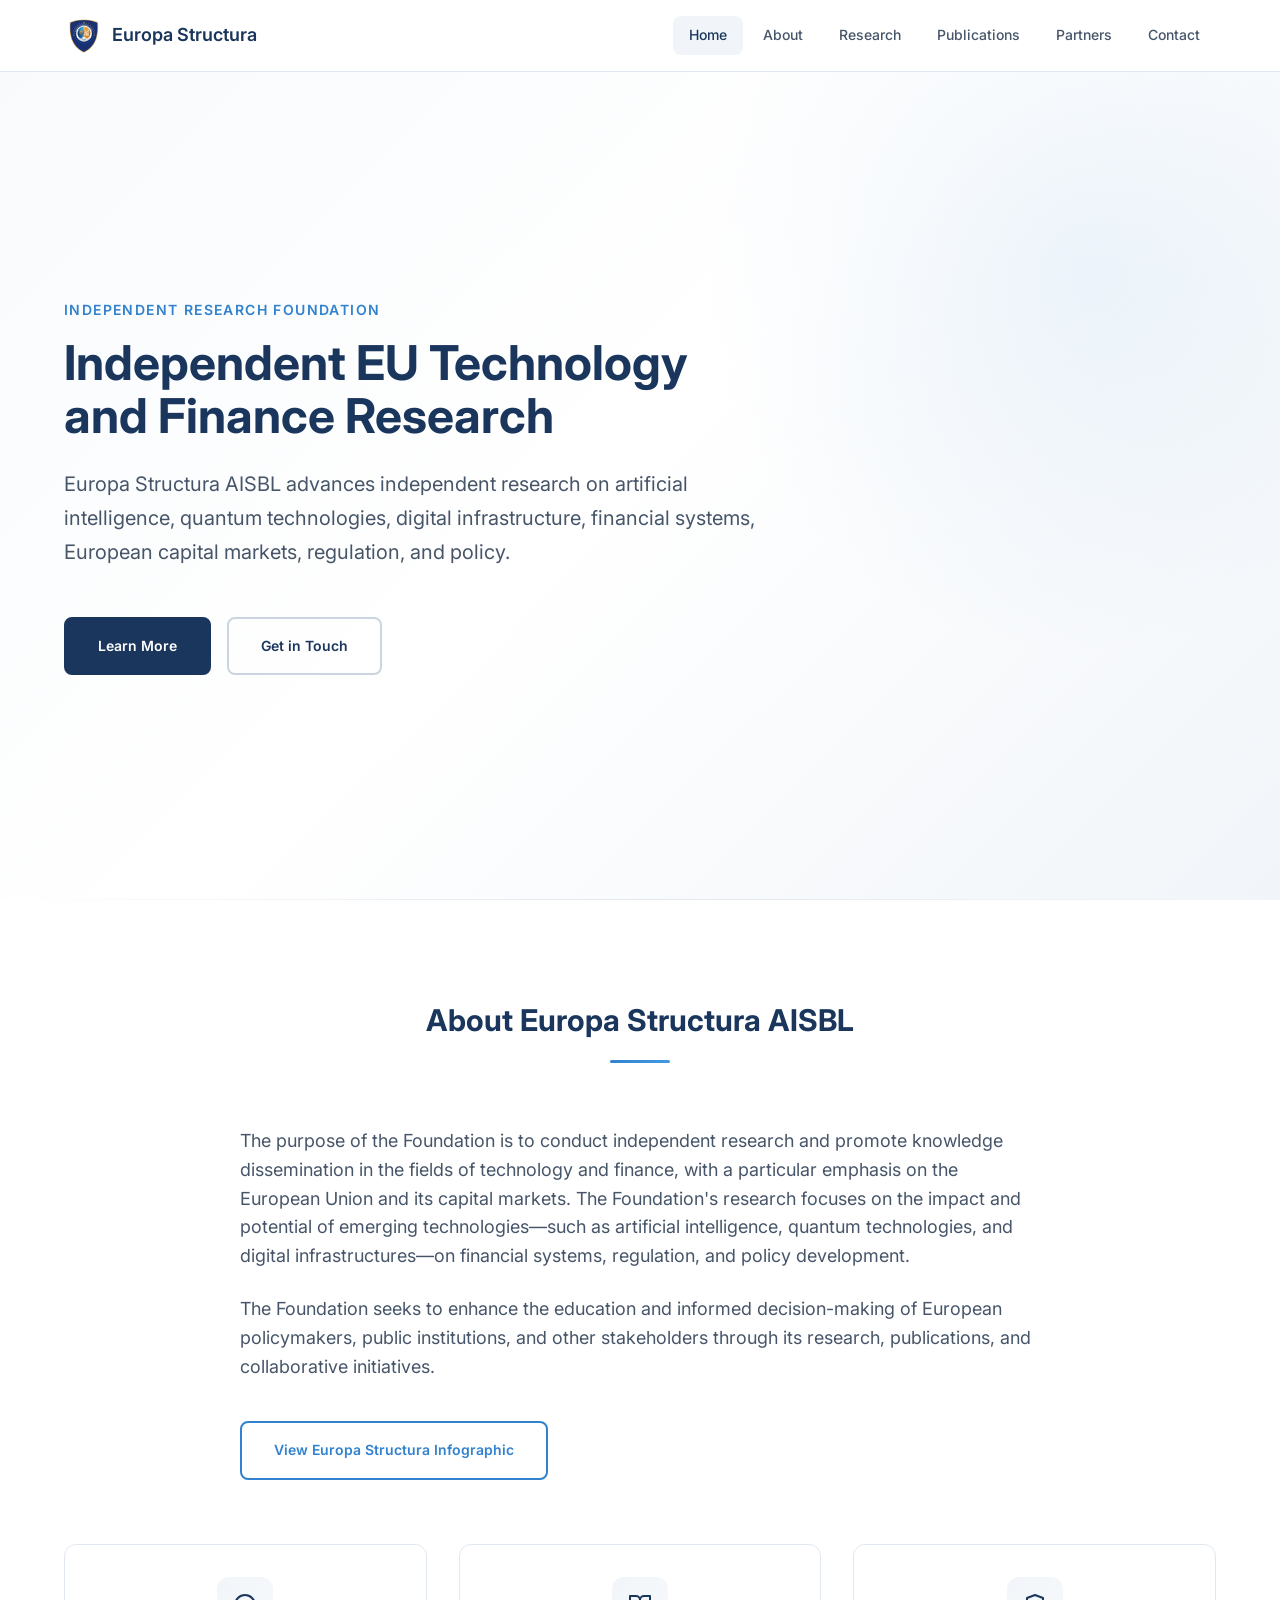
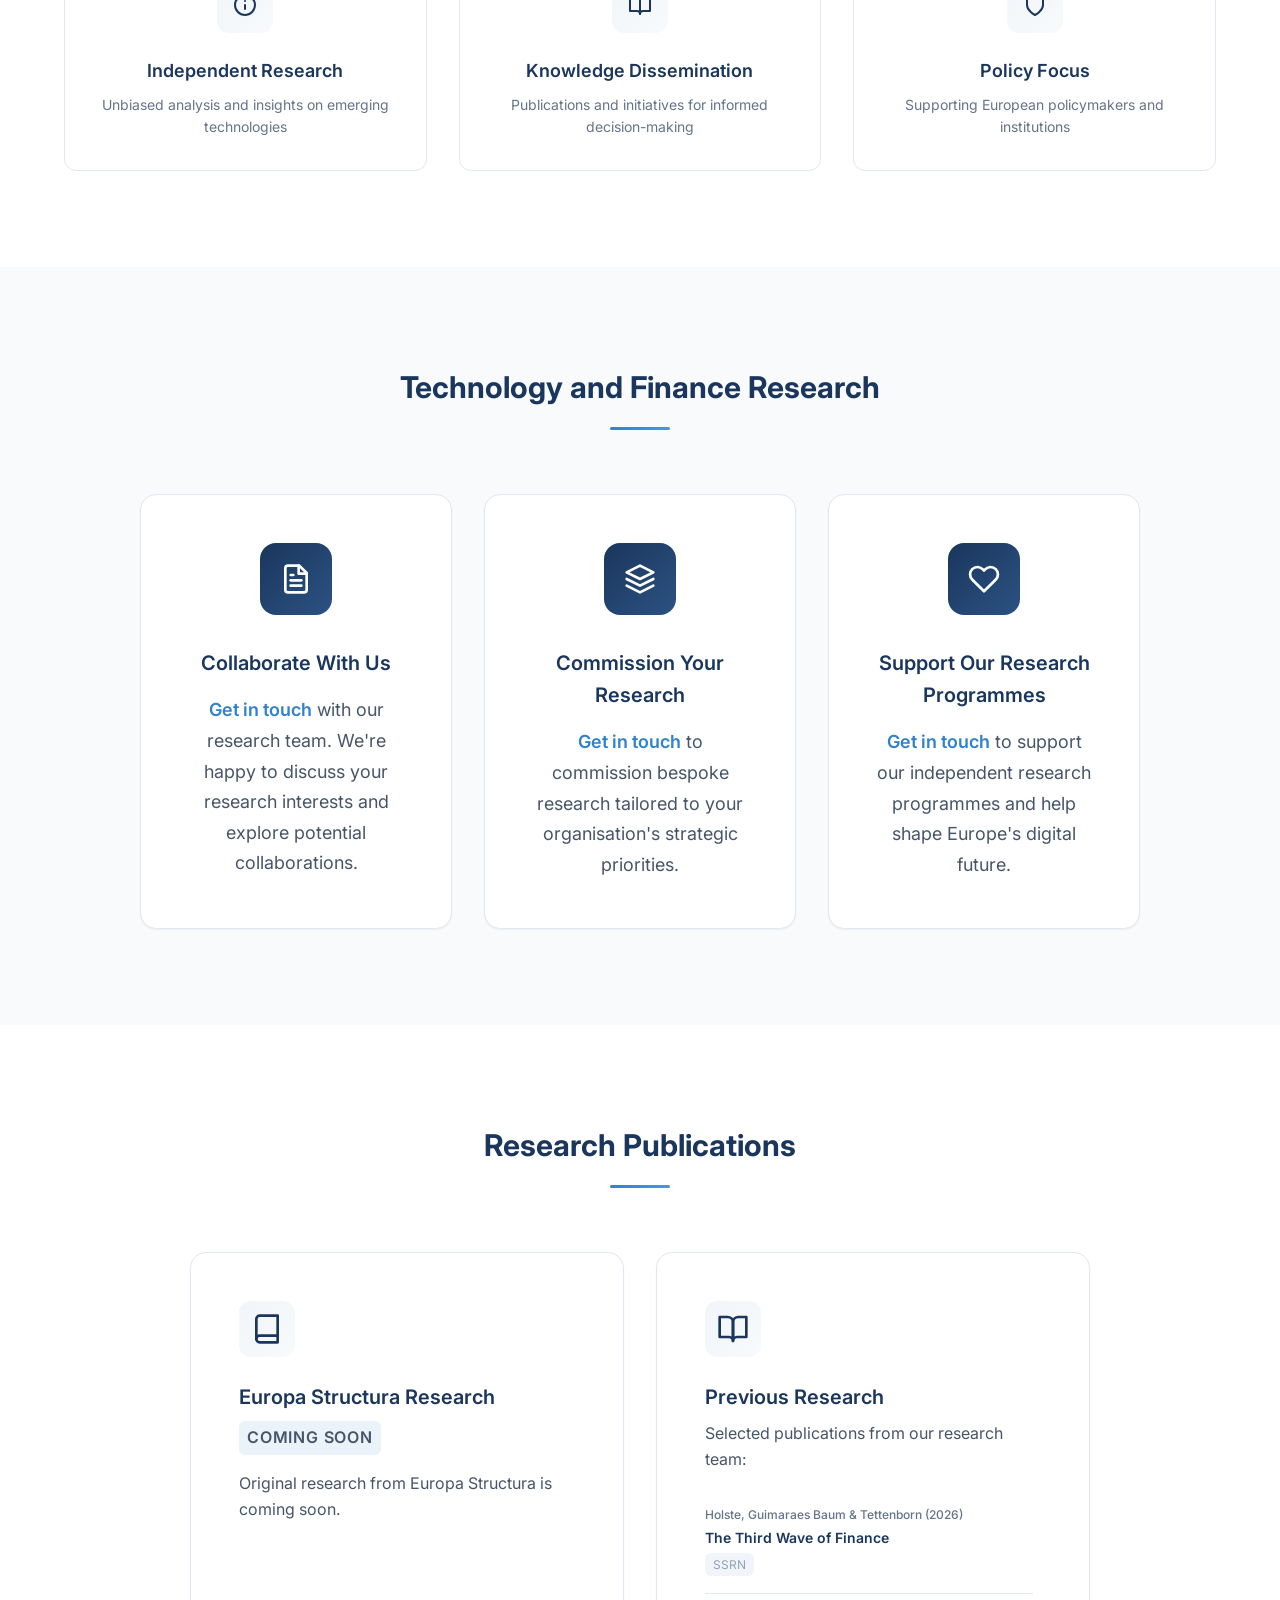
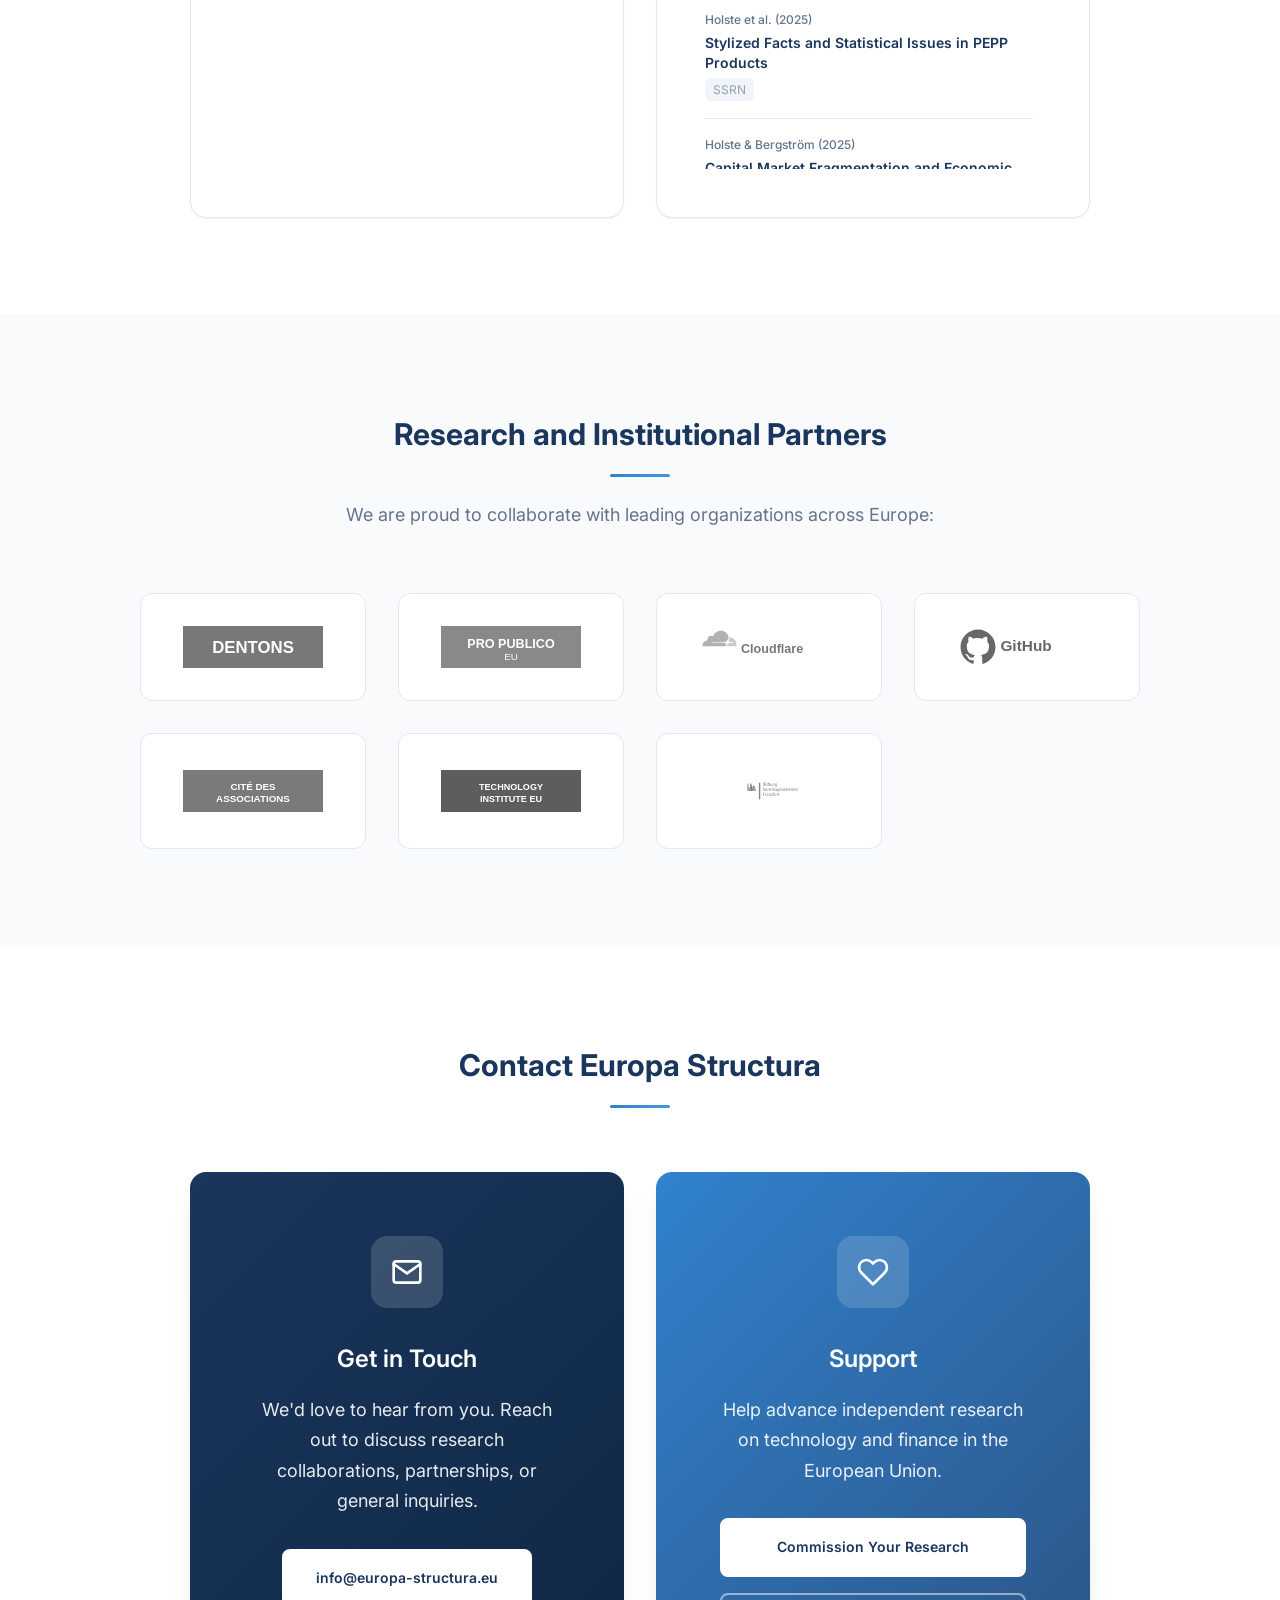
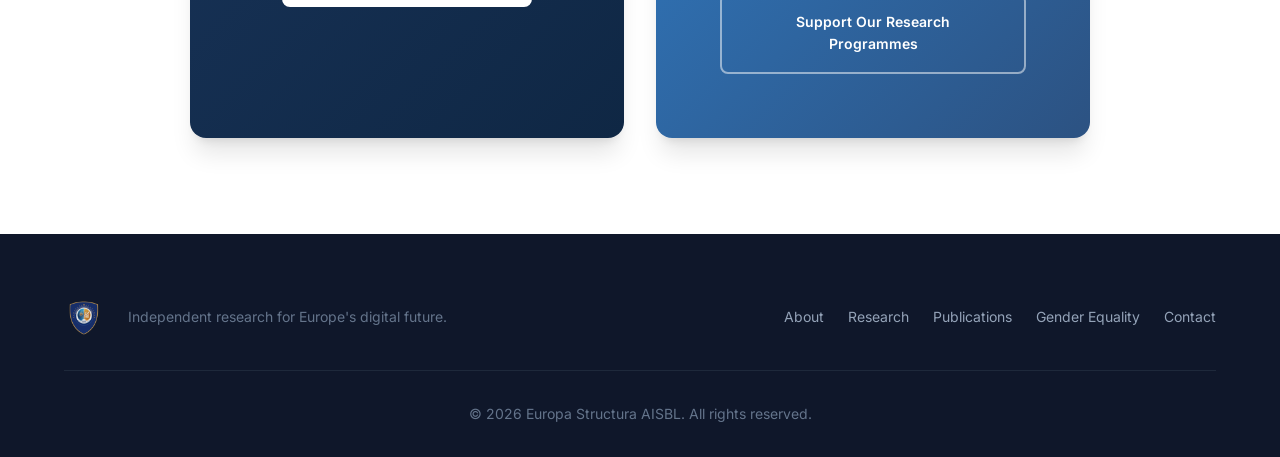
==== commit cad1f5c8: "adding genderequality" ====
--- a/index.html
+++ b/index.html
@@ -355,6 +355,7 @@
                     <a href="#about">About</a>
                     <a href="#research">Research</a>
                     <a href="#publications">Publications</a>
+                    <a href="https://europa-structura.eu/genderequality.html">Gender Equality</a>
                     <a href="#contact">Contact</a>
                 </nav>
             </div>
